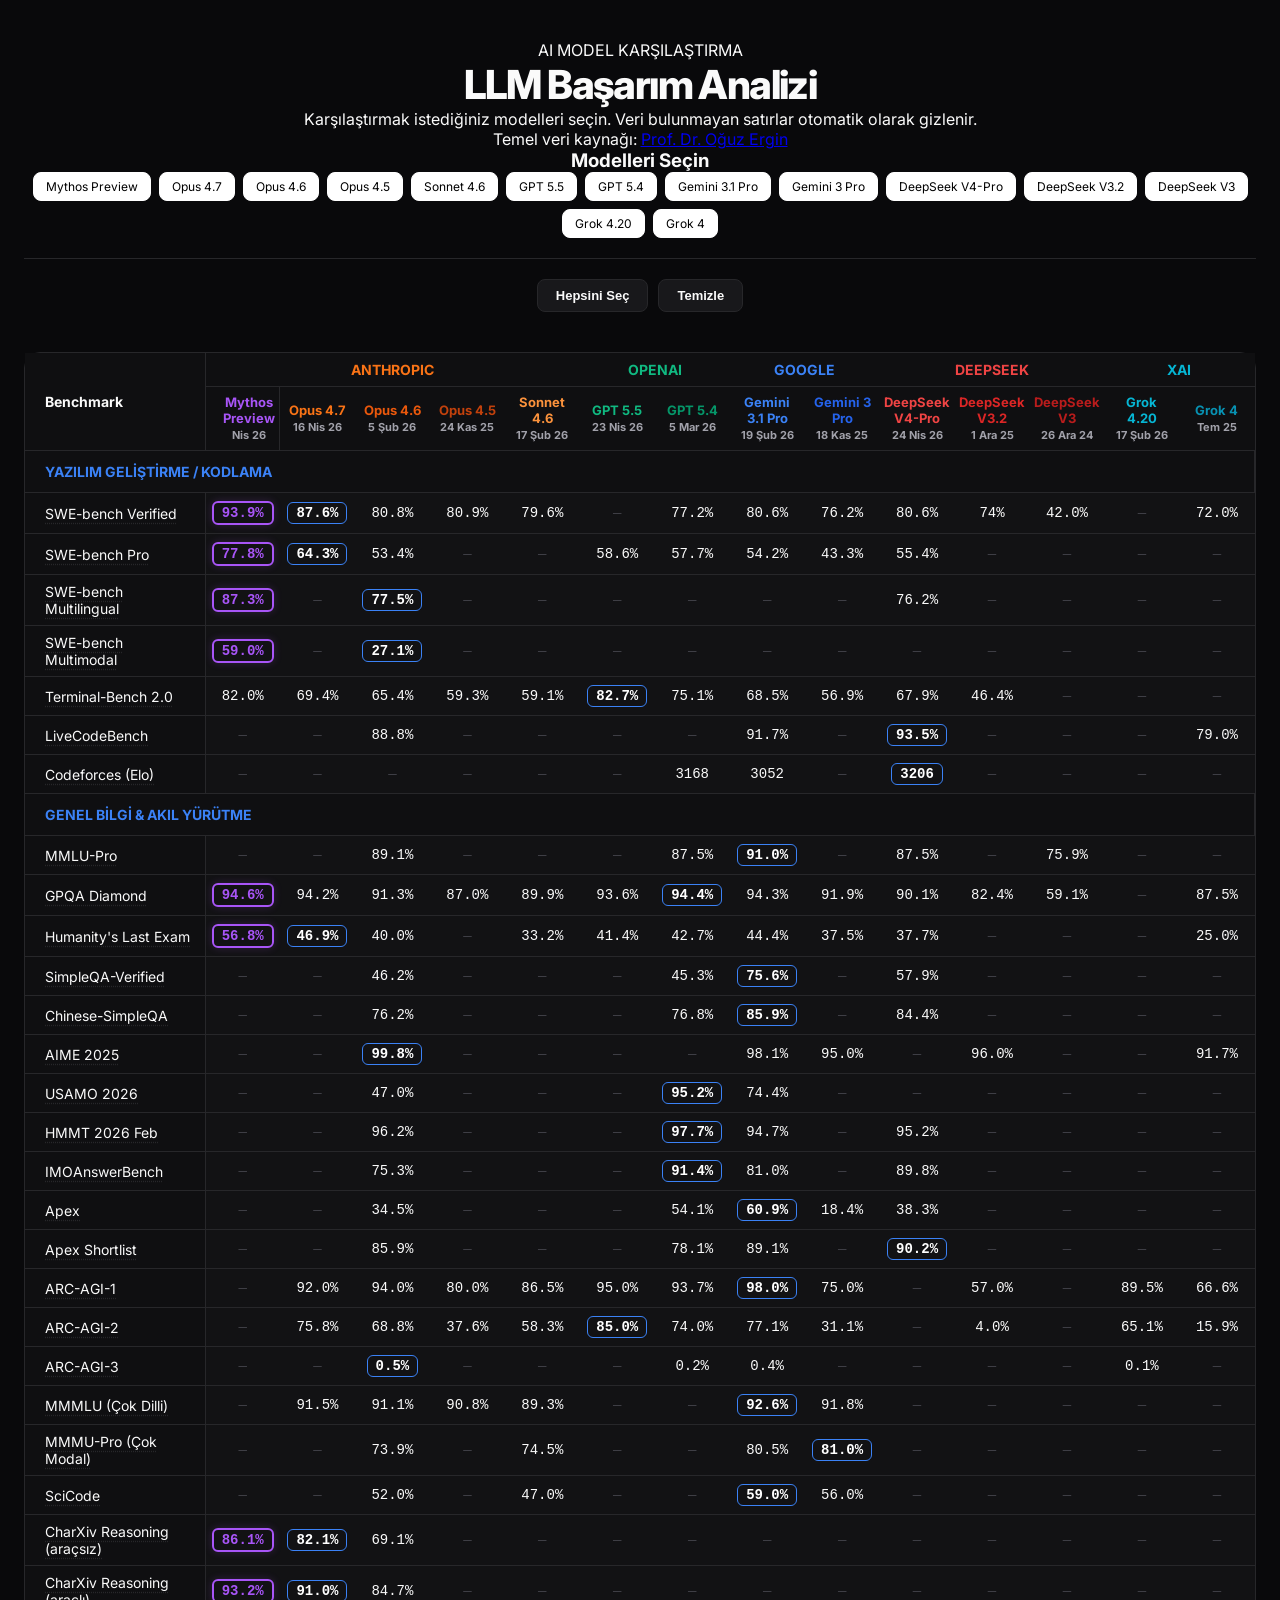
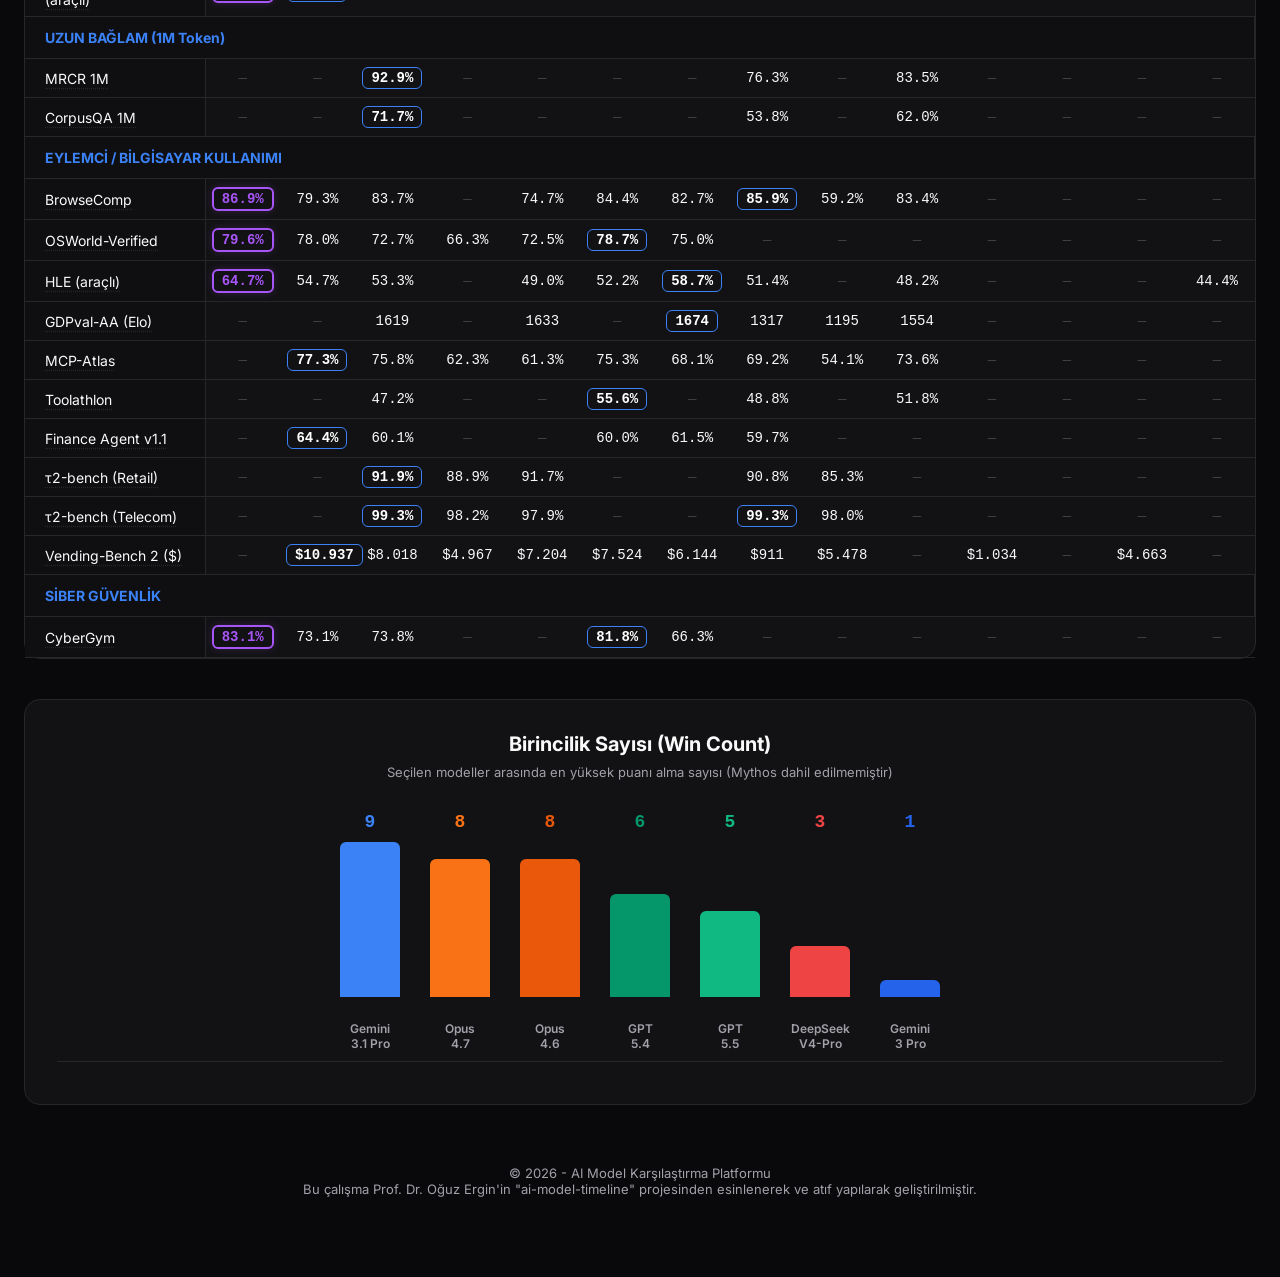
==== index.html @ 76bac332 "UI: Increased font sizes across the table for better readability" ====
<!DOCTYPE html>
<html lang="tr">
<head>
    <meta charset="UTF-8">
    <meta name="viewport" content="width=device-width, initial-scale=1.0">
    <title>AI Model Karşılaştırma - Dinamik Dashboard</title>
    <link href="https://fonts.googleapis.com/css2?family=Inter:wght@400;500;600;700;800;900&display=swap" rel="stylesheet">
    <link rel="stylesheet" href="style.css">
</head>
<body>
    <div class="container">
        <header>
            <div class="header-content">
                <div class="badge">AI MODEL KARŞILAŞTIRMA</div>
                <h1>LLM Başarım Analizi</h1>
                <p class="subtitle">Karşılaştırmak istediğiniz modelleri seçin. Veri bulunmayan satırlar otomatik olarak gizlenir.</p>
                <div class="attribution">
                    Temel veri kaynağı: <a href="https://prof-oguzergin.github.io/ai-model-timeline/" target="_blank">Prof. Dr. Oğuz Ergin</a>
                </div>
            </div>
            
            <div class="model-selector-card">
                <h3>Modelleri Seçin</h3>
                <div id="model-filters" class="model-filters">
                    <!-- JS ile doldurulacak -->
                </div>
                <div class="selector-actions">
                    <button id="select-all" class="btn-secondary">Hepsini Seç</button>
                    <button id="clear-selection" class="btn-secondary">Temizle</button>
                </div>
            </div>
        </header>

        <main id="table-container">
            <!-- Dinamik Tablo Buraya Gelecek -->
            <div id="empty-state" class="hidden">
                <p>Lütfen karşılaştırmak için en az bir model seçin.</p>
            </div>
            <table id="comparison-table">
                <thead id="table-head"></thead>
                <tbody id="table-body"></tbody>
            </table>
        </main>

        <section id="chart-section" class="chart-section hidden">
            <h3 class="chart-title">Birincilik Sayısı (Win Count)</h3>
            <p class="chart-subtitle">Seçilen modeller arasında en yüksek puanı alma sayısı (Mythos dahil edilmemiştir)</p>
            <div id="win-chart" class="win-chart">
                <!-- Grafik barları buraya JS ile eklenecek -->
            </div>
        </section>

        <footer>
            <div class="footer-content">
                <p>&copy; 2026 - AI Model Karşılaştırma Platformu</p>
                <p>Bu çalışma Prof. Dr. Oğuz Ergin'in "ai-model-timeline" projesinden esinlenerek ve atıf yapılarak geliştirilmiştir.</p>
            </div>
        </footer>
    </div>

    <script src="data.js?v=15"></script>
    <script src="app.js?v=15"></script>
</body>
</html>
---- style.css ----
:root {
    --bg-main: #09090b;
    --bg-card: #121214;
    --border-dim: #27272a;
    --text-muted: #a1a1aa;
    --text-main: #fafafa;
    --accent-blue: #3b82f6;
    --accent-mythos: #a855f7;
    --font-mono: 'JetBrains Mono', monospace;
}

* { margin: 0; padding: 0; box-sizing: border-box; }

body {
    font-family: 'Inter', -apple-system, sans-serif;
    background-color: var(--bg-main);
    color: var(--text-main);
    overflow-x: hidden;
}

.container { width: 100%; max-width: 1500px; margin: 0 auto; padding: 40px 24px; }

header { text-align: center; margin-bottom: 40px; }
h1 { font-size: 40px; font-weight: 800; letter-spacing: -0.04em; }

/* Buton Tasarımları - Yeni Minimalist Stil */
.selector-actions {
    display: flex;
    justify-content: center;
    gap: 10px;
    margin-top: 20px;
    padding-top: 20px;
    border-top: 1px solid var(--border-dim);
}

.btn-secondary {
    background: #18181b;
    color: var(--text-main);
    border: 1px solid var(--border-dim);
    padding: 8px 18px;
    border-radius: 8px;
    font-size: 13px;
    font-weight: 600;
    cursor: pointer;
    transition: all 0.2s;
}

.btn-secondary:hover {
    border-color: var(--text-muted);
    background: #27272a;
}

/* Tablo Yapısı */
#table-container { background: var(--bg-card); border: 1px solid var(--border-dim); border-radius: 16px; width: 100%; }
table { width: 100%; table-layout: fixed; border-collapse: collapse; }
th, td { padding: 8px 6px; border-bottom: 1px solid var(--border-dim); font-size: 14px; text-align: center; }

thead {
    position: sticky;
    top: 0;
    z-index: 20;
}

thead th {
    background: #0f0f11;
    /* Prevent transparent lines when scrolling */
    box-shadow: 0 1px 0 var(--border-dim);
}

thead th:first-child, tbody td:first-child {
    text-align: left;
    width: 180px;
    padding-left: 20px;
    background: #0f0f11;
    position: sticky;
    left: 0;
    z-index: 10;
    border-right: 1px solid var(--border-dim);
}

thead th:first-child {
    z-index: 30; /* Highest z-index for the top-left corner */
}

.model-header { display: flex; flex-direction: column; align-items: center; justify-content: center; gap: 2px; }
.model-header .name { font-size: 13px; font-weight: 700; text-align: center; line-height: 1.2; }
.model-header .date { font-size: 11px; color: var(--text-muted); text-align: center; white-space: nowrap; }

.category-row td { background: #18181b; text-align: left; color: var(--accent-blue); font-size: 14px; font-weight: 700; padding: 12px 20px; }

/* AKILLI ÇERÇEVE: Sadece metnin etrafına, hücrenin tamamına değil */
.value-cell {
    font-family: var(--font-mono);
}

.best-value-pill {
    display: inline-block;
    padding: 2px 8px;
    border: 1.5px solid var(--accent-blue);
    border-radius: 6px;
    min-width: 50px; /* Sabit boyut sayesinde sütun genişlese de çerçeve büyümez */
    color: #fff;
    font-weight: 800;
}

.best-mythos-pill {
    display: inline-block;
    padding: 2px 8px;
    border: 2px solid var(--accent-mythos);
    border-radius: 6px;
    min-width: 50px;
    color: var(--accent-mythos);
    font-weight: 900;
    box-shadow: 0 0 8px rgba(168, 85, 247, 0.2);
}

.na-value { color: #3f3f46; }

/* Filter Chips */
.model-filters { display: flex; flex-wrap: wrap; gap: 8px; justify-content: center; margin-bottom: 20px; }
.filter-chip { 
    padding: 6px 12px; 
    border: 1px solid var(--border-dim); 
    border-radius: 8px; 
    font-size: 12px; 
    cursor: pointer; 
    transition: 0.2s;
}
.filter-chip.active { background: #fff; color: #000; border-color: #fff; }
.filter-chip input { display: none; }

footer { margin-top: 60px; text-align: center; color: var(--text-muted); font-size: 13px; padding-bottom: 40px; }
.hidden { display: none; }

/* Tooltips */
[data-tooltip] { 
    position: relative; 
    cursor: help; 
    text-decoration: underline dotted var(--border-dim); 
    text-underline-offset: 4px;
}

[data-tooltip]::after {
    content: attr(data-tooltip);
    position: absolute;
    left: 100%;
    top: 50%;
    transform: translateY(-50%) translateX(10px);
    background: #18181b;
    color: #fff;
    padding: 10px 14px;
    border-radius: 8px;
    font-size: 12px;
    font-weight: 500;
    line-height: 1.4;
    width: max-content;
    max-width: 250px;
    opacity: 0;
    pointer-events: none;
    transition: all 0.2s ease;
    border: 1px solid var(--border-dim);
    box-shadow: 0 10px 25px rgba(0,0,0,0.5);
    z-index: 100;
    white-space: normal;
}

/* Küçük bir ok eklentisi */
[data-tooltip]::before {
    content: '';
    position: absolute;
    left: 100%;
    top: 50%;
    transform: translateY(-50%);
    border-width: 6px;
    border-style: solid;
    border-color: transparent var(--border-dim) transparent transparent;
    opacity: 0;
    pointer-events: none;
    transition: all 0.2s ease;
    z-index: 100;
}

[data-tooltip]:hover::after {
    opacity: 1;
    transform: translateY(-50%) translateX(15px);
}

[data-tooltip]:hover::before {
    opacity: 1;
    transform: translateY(-50%) translateX(3px);
}

/* Chart Section */
.chart-section {
    background: var(--bg-card);
    border: 1px solid var(--border-dim);
    border-radius: 16px;
    padding: 32px;
    margin-top: 40px;
}

.chart-title {
    font-size: 20px;
    font-weight: 700;
    margin-bottom: 8px;
    text-align: center;
}

.chart-subtitle {
    font-size: 13px;
    color: var(--text-muted);
    text-align: center;
    margin-bottom: 32px;
}

.win-chart {
    display: flex;
    justify-content: center;
    align-items: flex-end;
    gap: 30px;
    height: 250px;
    padding-bottom: 10px;
    border-bottom: 1px solid var(--border-dim);
    margin-bottom: 10px;
}

.bar-container {
    display: flex;
    flex-direction: column;
    align-items: center;
    justify-content: flex-end;
    width: 60px;
    height: 100%;
}

.bar-value {
    font-family: var(--font-mono);
    font-size: 18px;
    font-weight: 800;
    margin-bottom: 10px;
}

.bar {
    width: 100%;
    border-radius: 6px 6px 0 0;
    transition: height 0.5s ease-out;
    min-height: 4px;
}

.bar-label {
    font-size: 12px;
    font-weight: 600;
    text-align: center;
    margin-top: 16px;
    color: var(--text-muted);
}
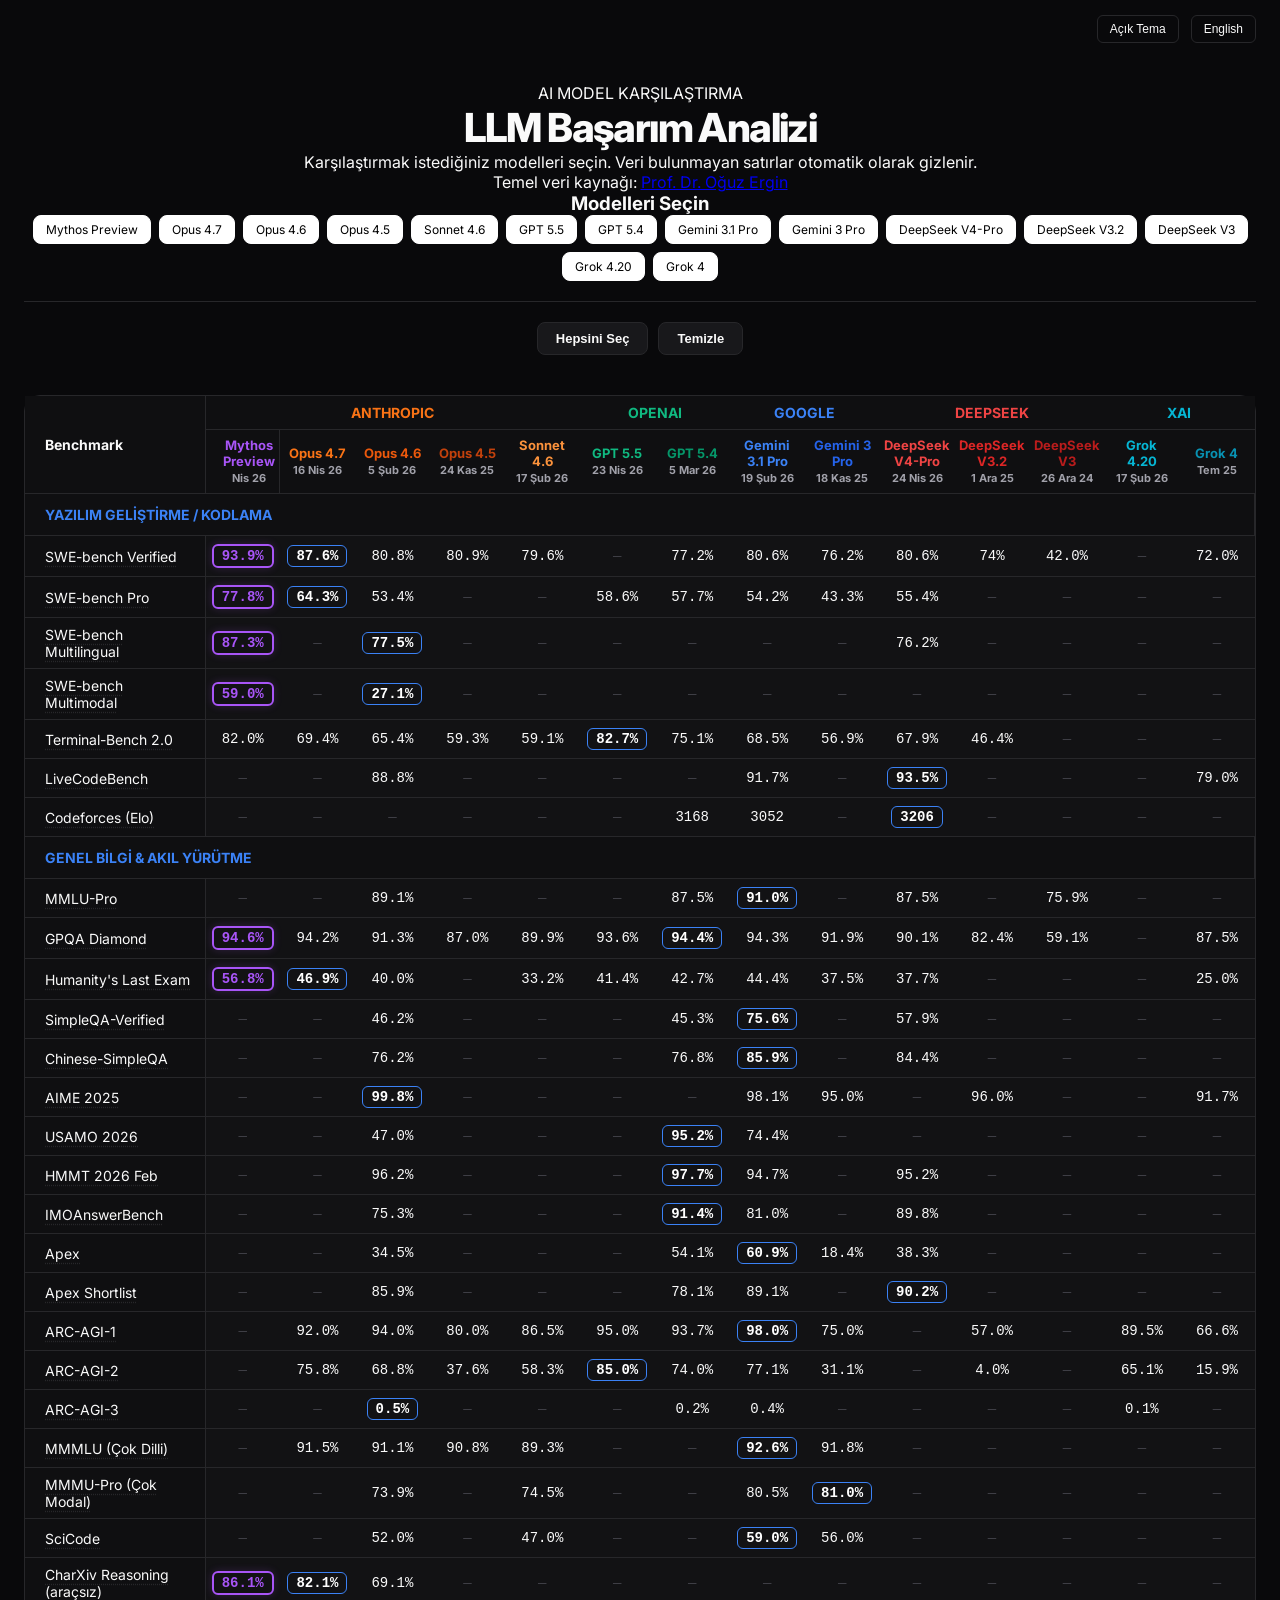
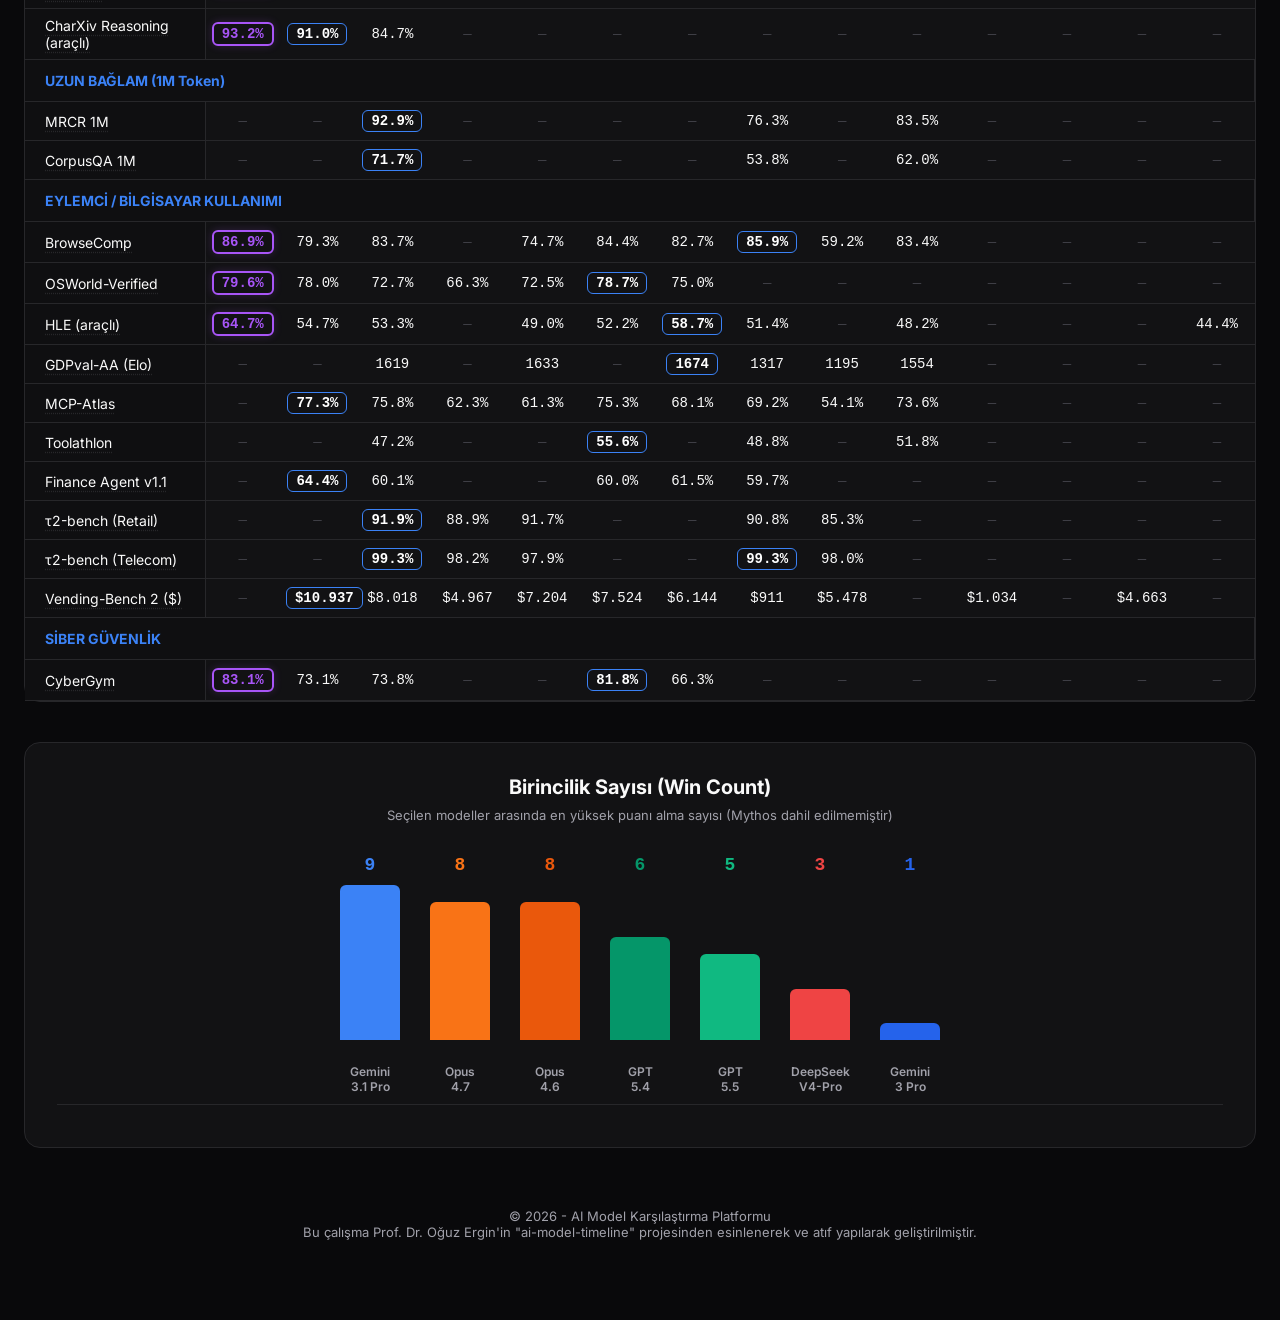
==== commit 427cd52e: "Feat: Added Light/Dark theme and English/Turkish language toggles" ====
--- a/index.html
+++ b/index.html
@@ -1,32 +1,37 @@
 <!DOCTYPE html>
-<html lang="tr">
+<html lang="tr" data-theme="dark">
 <head>
     <meta charset="UTF-8">
     <meta name="viewport" content="width=device-width, initial-scale=1.0">
-    <title>AI Model Karşılaştırma - Dinamik Dashboard</title>
+    <title data-i18n="title">AI Model Karşılaştırma - Dinamik Dashboard</title>
     <link href="https://fonts.googleapis.com/css2?family=Inter:wght@400;500;600;700;800;900&display=swap" rel="stylesheet">
     <link rel="stylesheet" href="style.css">
 </head>
 <body>
+    <div class="top-controls">
+        <button id="theme-toggle" class="control-btn" data-i18n="themeToggle">Açık Tema</button>
+        <button id="lang-toggle" class="control-btn" data-i18n="langToggle">English</button>
+    </div>
+
     <div class="container">
         <header>
             <div class="header-content">
-                <div class="badge">AI MODEL KARŞILAŞTIRMA</div>
-                <h1>LLM Başarım Analizi</h1>
-                <p class="subtitle">Karşılaştırmak istediğiniz modelleri seçin. Veri bulunmayan satırlar otomatik olarak gizlenir.</p>
+                <div class="badge" data-i18n="badge">AI MODEL KARŞILAŞTIRMA</div>
+                <h1 data-i18n="heading">LLM Başarım Analizi</h1>
+                <p class="subtitle" data-i18n="subtitle">Karşılaştırmak istediğiniz modelleri seçin. Veri bulunmayan satırlar otomatik olarak gizlenir.</p>
                 <div class="attribution">
-                    Temel veri kaynağı: <a href="https://prof-oguzergin.github.io/ai-model-timeline/" target="_blank">Prof. Dr. Oğuz Ergin</a>
+                    <span data-i18n="attributionPrefix">Temel veri kaynağı:</span> <a href="https://prof-oguzergin.github.io/ai-model-timeline/" target="_blank">Prof. Dr. Oğuz Ergin</a>
                 </div>
             </div>
             
             <div class="model-selector-card">
-                <h3>Modelleri Seçin</h3>
+                <h3 data-i18n="selectModels">Modelleri Seçin</h3>
                 <div id="model-filters" class="model-filters">
                     <!-- JS ile doldurulacak -->
                 </div>
                 <div class="selector-actions">
-                    <button id="select-all" class="btn-secondary">Hepsini Seç</button>
-                    <button id="clear-selection" class="btn-secondary">Temizle</button>
+                    <button id="select-all" class="btn-secondary" data-i18n="selectAll">Hepsini Seç</button>
+                    <button id="clear-selection" class="btn-secondary" data-i18n="clearSelection">Temizle</button>
                 </div>
             </div>
         </header>
@@ -34,7 +39,7 @@
         <main id="table-container">
             <!-- Dinamik Tablo Buraya Gelecek -->
             <div id="empty-state" class="hidden">
-                <p>Lütfen karşılaştırmak için en az bir model seçin.</p>
+                <p data-i18n="emptyState">Lütfen karşılaştırmak için en az bir model seçin.</p>
             </div>
             <table id="comparison-table">
                 <thead id="table-head"></thead>
@@ -43,8 +48,8 @@
         </main>
 
         <section id="chart-section" class="chart-section hidden">
-            <h3 class="chart-title">Birincilik Sayısı (Win Count)</h3>
-            <p class="chart-subtitle">Seçilen modeller arasında en yüksek puanı alma sayısı (Mythos dahil edilmemiştir)</p>
+            <h3 class="chart-title" data-i18n="winCountTitle">Birincilik Sayısı (Win Count)</h3>
+            <p class="chart-subtitle" data-i18n="winCountSubtitle">Seçilen modeller arasında en yüksek puanı alma sayısı (Mythos dahil edilmemiştir)</p>
             <div id="win-chart" class="win-chart">
                 <!-- Grafik barları buraya JS ile eklenecek -->
             </div>
@@ -52,13 +57,14 @@
 
         <footer>
             <div class="footer-content">
-                <p>&copy; 2026 - AI Model Karşılaştırma Platformu</p>
-                <p>Bu çalışma Prof. Dr. Oğuz Ergin'in "ai-model-timeline" projesinden esinlenerek ve atıf yapılarak geliştirilmiştir.</p>
+                <p data-i18n="footerCopy">&copy; 2026 - AI Model Karşılaştırma Platformu</p>
+                <p data-i18n="footerAttribution">Bu çalışma Prof. Dr. Oğuz Ergin'in "ai-model-timeline" projesinden esinlenerek ve atıf yapılarak geliştirilmiştir.</p>
             </div>
         </footer>
     </div>
 
-    <script src="data.js?v=15"></script>
-    <script src="app.js?v=15"></script>
+    <script src="translations.js?v=16"></script>
+    <script src="data.js?v=16"></script>
+    <script src="app.js?v=16"></script>
 </body>
 </html>
--- a/style.css
+++ b/style.css
@@ -7,6 +7,20 @@
     --accent-blue: #3b82f6;
     --accent-mythos: #a855f7;
     --font-mono: 'JetBrains Mono', monospace;
+    --table-header-bg: #0f0f11;
+    --category-bg: #18181b;
+}
+
+[data-theme="light"] {
+    --bg-main: #f8fafc;
+    --bg-card: #ffffff;
+    --border-dim: #e2e8f0;
+    --text-muted: #64748b;
+    --text-main: #0f172a;
+    --accent-blue: #2563eb;
+    --accent-mythos: #9333ea;
+    --table-header-bg: #f1f5f9;
+    --category-bg: #f1f5f9;
 }
 
 * { margin: 0; padding: 0; box-sizing: border-box; }
@@ -16,6 +30,32 @@
     background-color: var(--bg-main);
     color: var(--text-main);
     overflow-x: hidden;
+    transition: background-color 0.3s, color 0.3s;
+}
+
+.top-controls {
+    display: flex;
+    justify-content: flex-end;
+    gap: 12px;
+    padding: 15px 24px 0;
+    max-width: 1500px;
+    margin: 0 auto;
+}
+
+.control-btn {
+    background: transparent;
+    color: var(--text-main);
+    border: 1px solid var(--border-dim);
+    padding: 6px 12px;
+    border-radius: 6px;
+    font-size: 12px;
+    font-weight: 500;
+    cursor: pointer;
+    transition: all 0.2s;
+}
+
+.control-btn:hover {
+    background: var(--border-dim);
 }
 
 .container { width: 100%; max-width: 1500px; margin: 0 auto; padding: 40px 24px; }
@@ -71,7 +111,7 @@
     text-align: left;
     width: 180px;
     padding-left: 20px;
-    background: #0f0f11;
+    background: var(--table-header-bg);
     position: sticky;
     left: 0;
     z-index: 10;
@@ -146,8 +186,8 @@
     left: 100%;
     top: 50%;
     transform: translateY(-50%) translateX(10px);
-    background: #18181b;
-    color: #fff;
+    background: var(--category-bg);
+    color: var(--text-main);
     padding: 10px 14px;
     border-radius: 8px;
     font-size: 12px;
@@ -254,3 +294,5 @@
     margin-top: 16px;
     color: var(--text-muted);
 }
+-muted);
+}
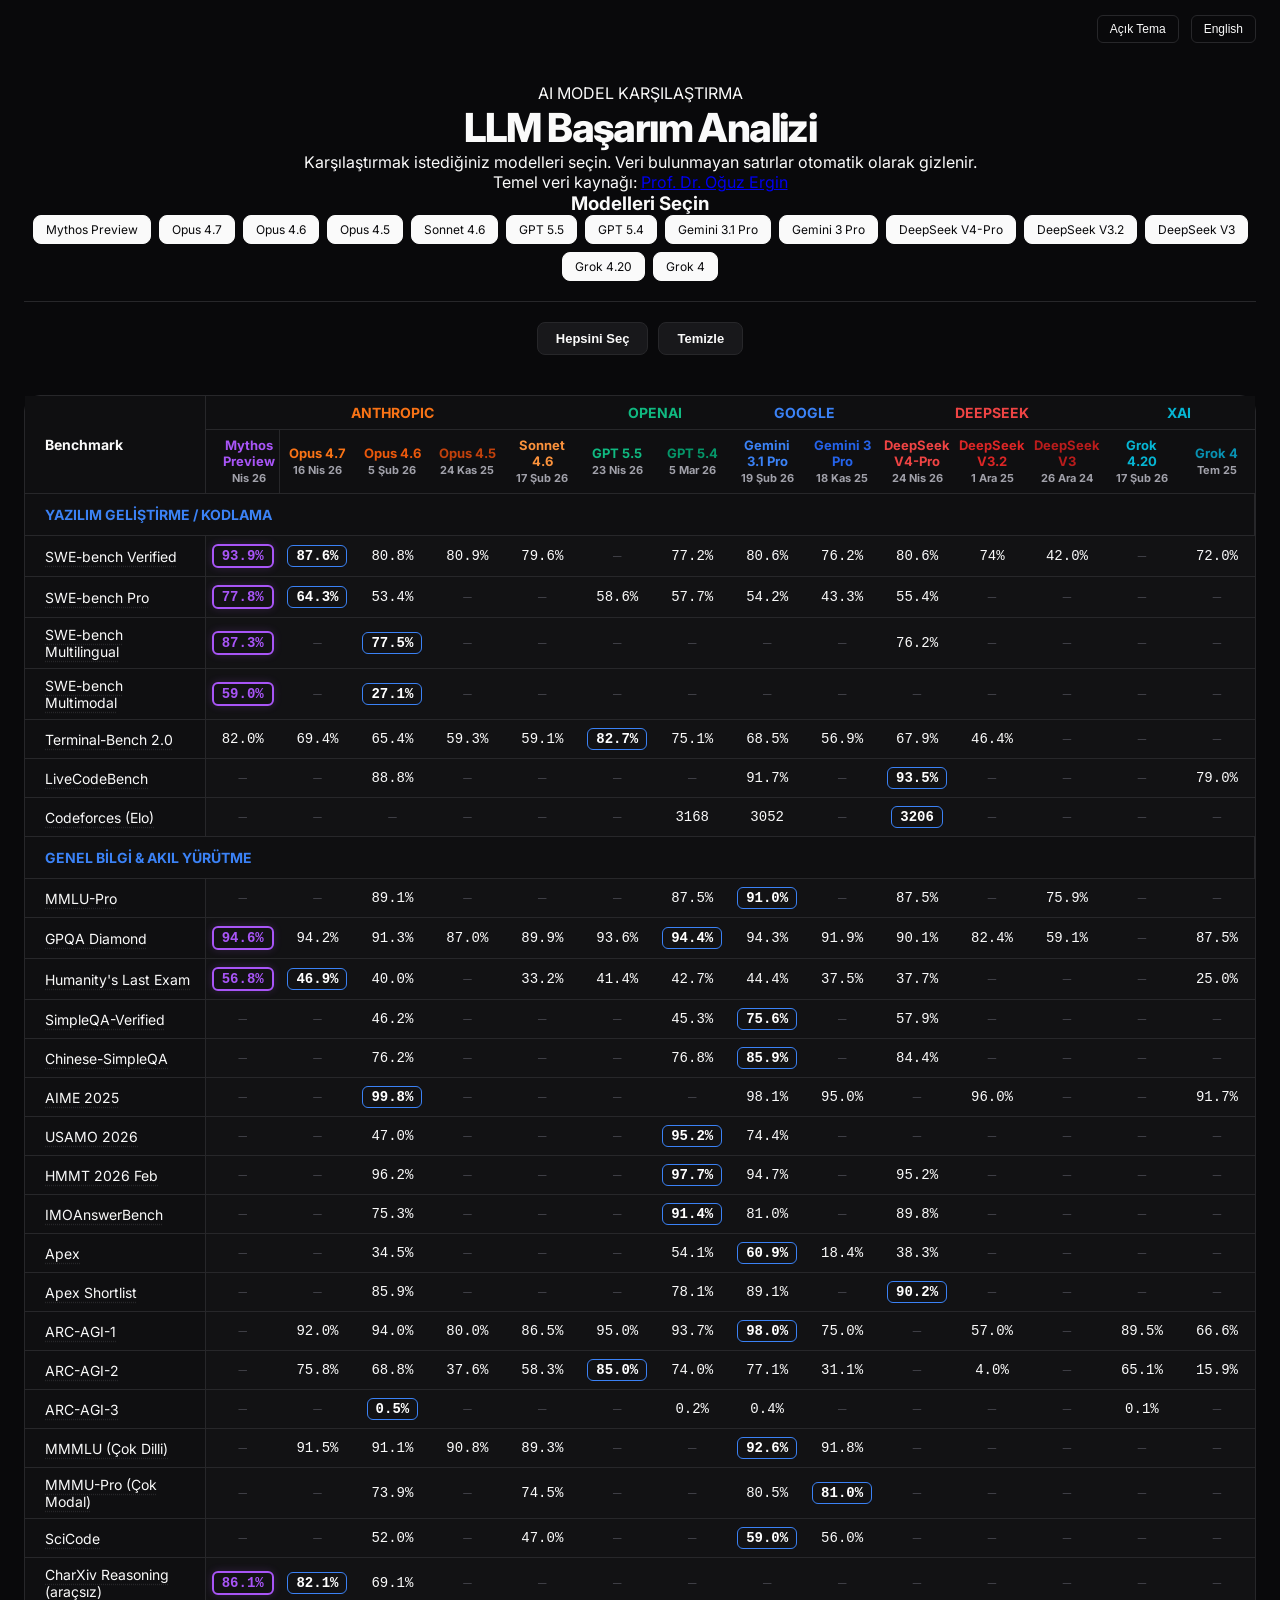
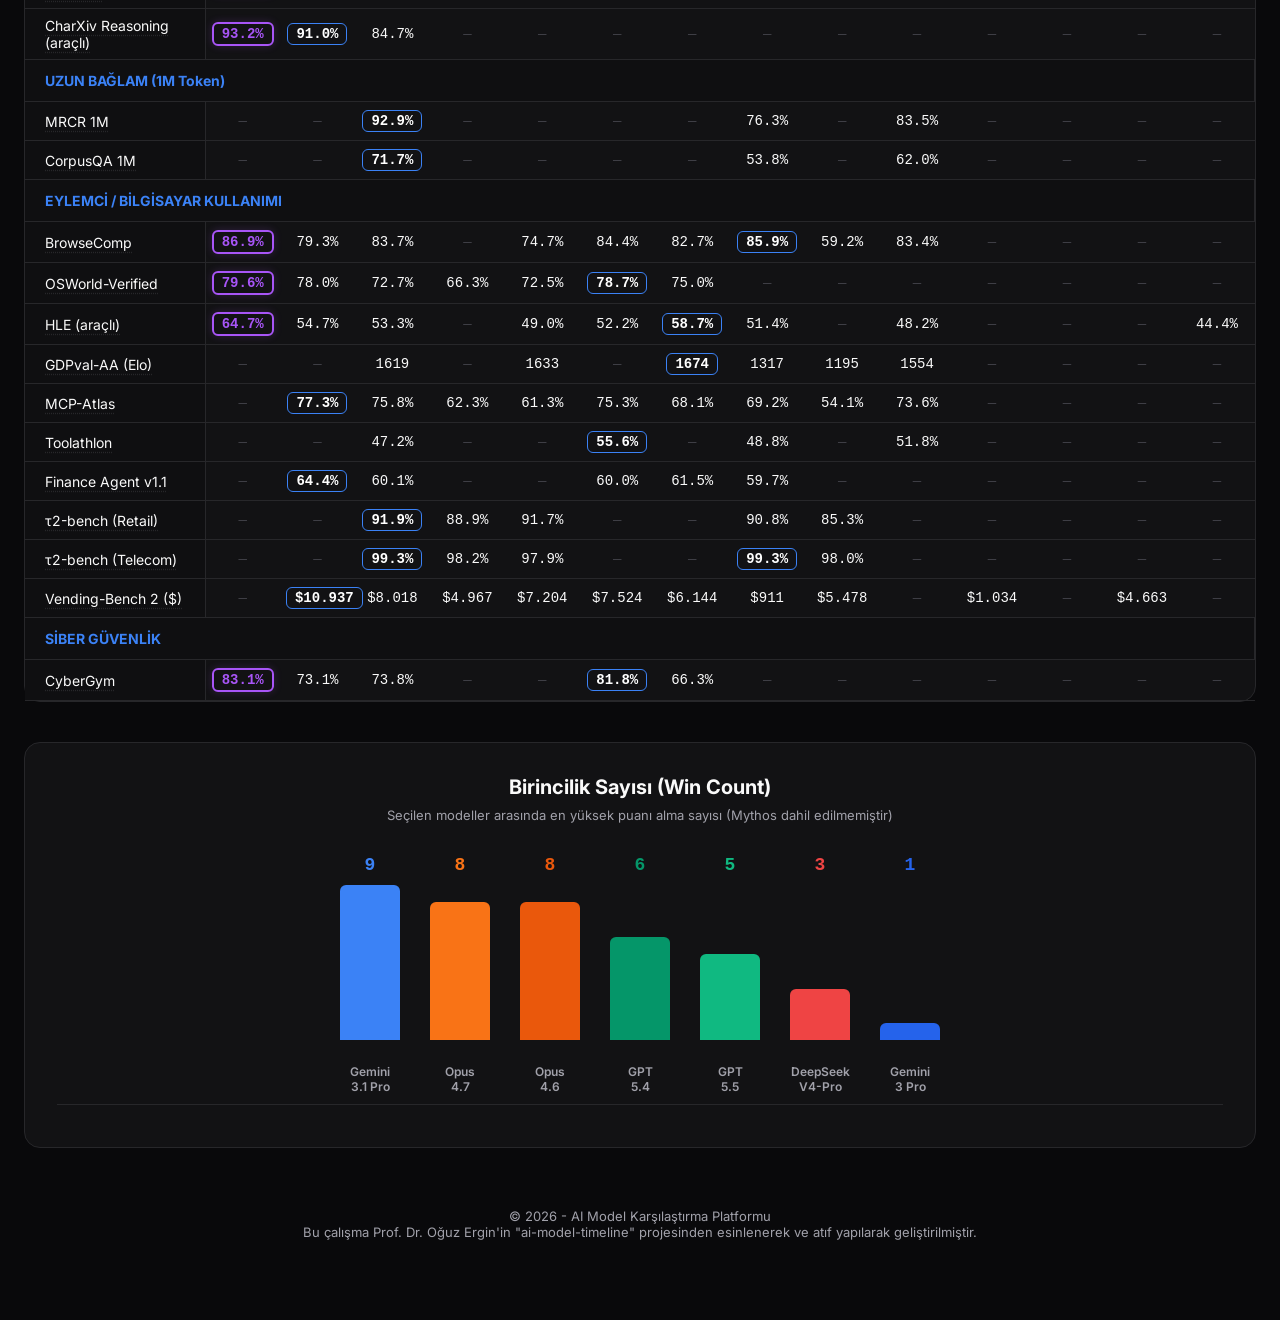
==== commit 9a1726bc: "Fix: Corrected hardcoded dark colors for buttons and pills to adapt to the light theme properly" ====
--- a/index.html
+++ b/index.html
@@ -63,8 +63,8 @@
         </footer>
     </div>
 
-    <script src="translations.js?v=16"></script>
-    <script src="data.js?v=16"></script>
-    <script src="app.js?v=16"></script>
+    <script src="translations.js?v=17"></script>
+    <script src="data.js?v=17"></script>
+    <script src="app.js?v=17"></script>
 </body>
 </html>
--- a/style.css
+++ b/style.css
@@ -102,7 +102,7 @@
 }
 
 thead th {
-    background: #0f0f11;
+    background: var(--table-header-bg);
     /* Prevent transparent lines when scrolling */
     box-shadow: 0 1px 0 var(--border-dim);
 }
@@ -126,7 +126,7 @@
 .model-header .name { font-size: 13px; font-weight: 700; text-align: center; line-height: 1.2; }
 .model-header .date { font-size: 11px; color: var(--text-muted); text-align: center; white-space: nowrap; }
 
-.category-row td { background: #18181b; text-align: left; color: var(--accent-blue); font-size: 14px; font-weight: 700; padding: 12px 20px; }
+.category-row td { background: var(--category-bg); text-align: left; color: var(--accent-blue); font-size: 14px; font-weight: 700; padding: 12px 20px; }
 
 /* AKILLI ÇERÇEVE: Sadece metnin etrafına, hücrenin tamamına değil */
 .value-cell {
@@ -166,7 +166,7 @@
     cursor: pointer; 
     transition: 0.2s;
 }
-.filter-chip.active { background: #fff; color: #000; border-color: #fff; }
+.filter-chip.active { background: var(--text-main); color: var(--bg-main); border-color: var(--text-main); }
 .filter-chip input { display: none; }
 
 footer { margin-top: 60px; text-align: center; color: var(--text-muted); font-size: 13px; padding-bottom: 40px; }
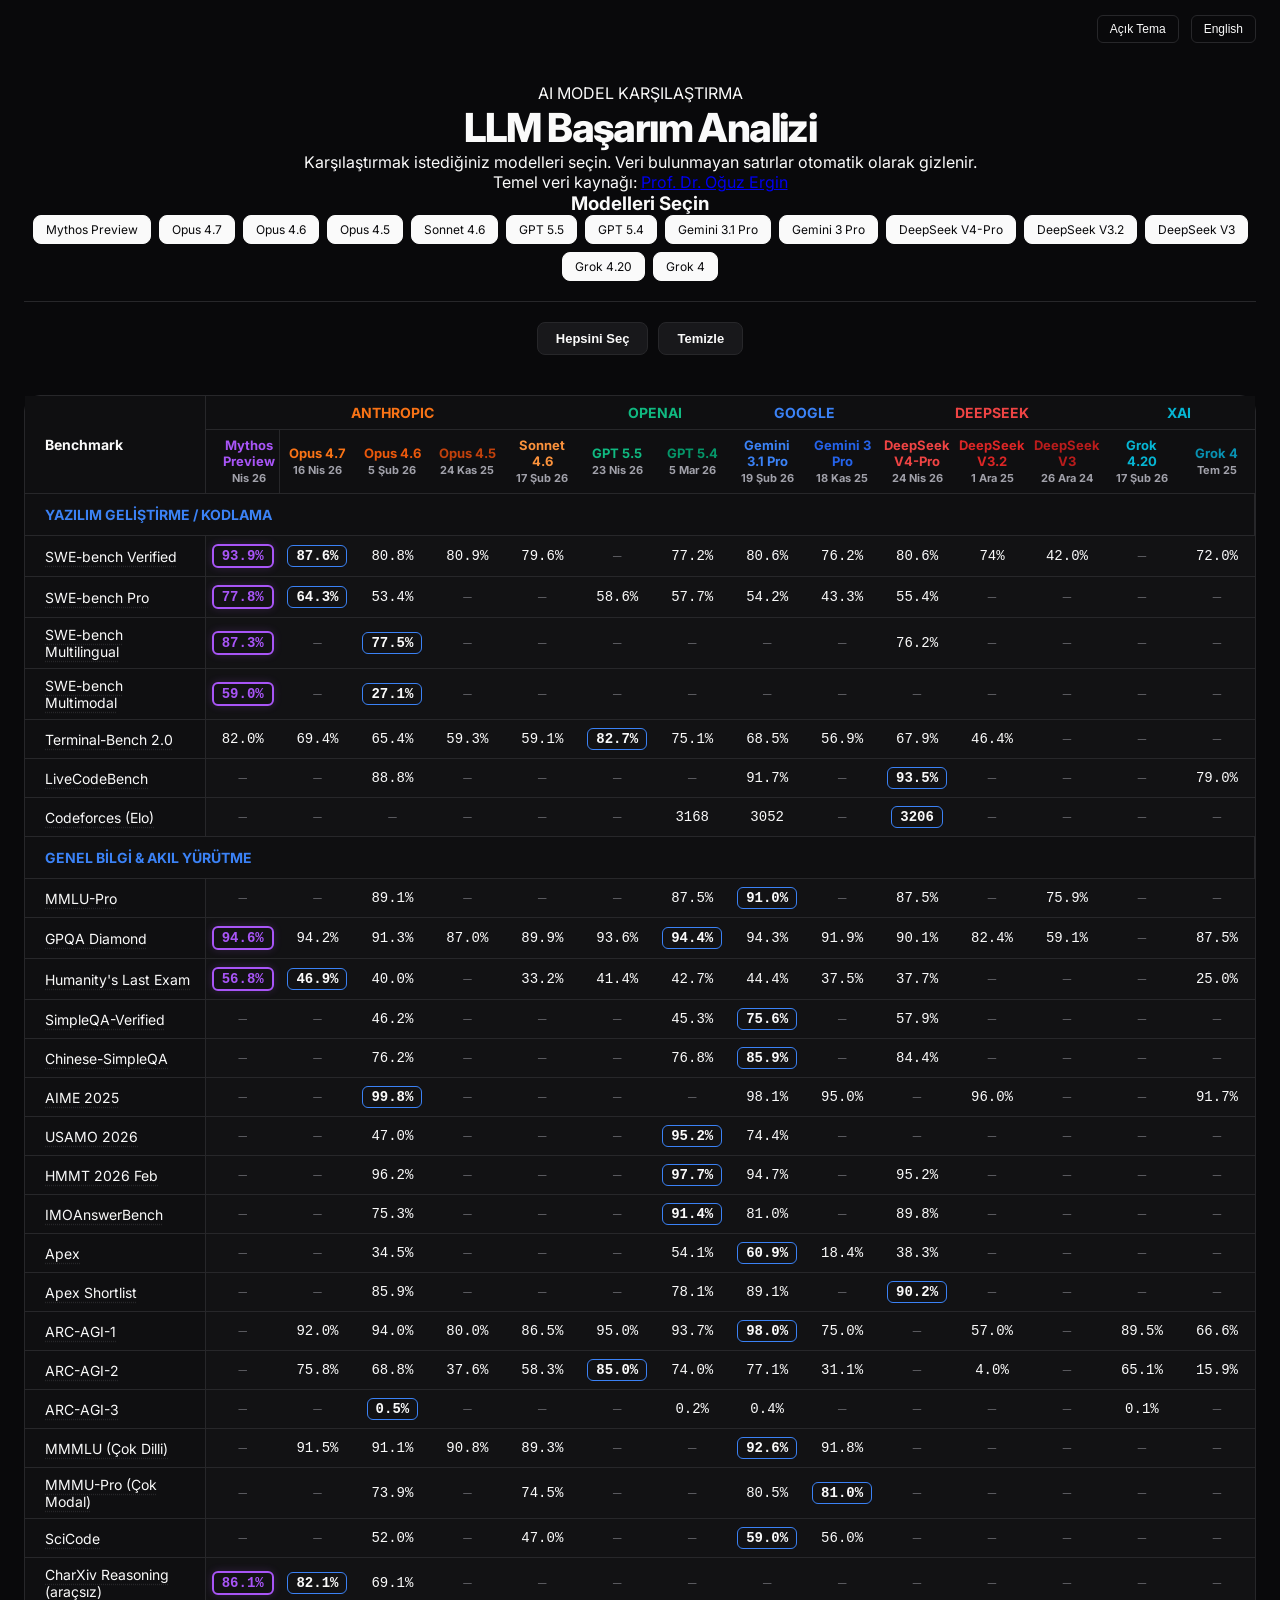
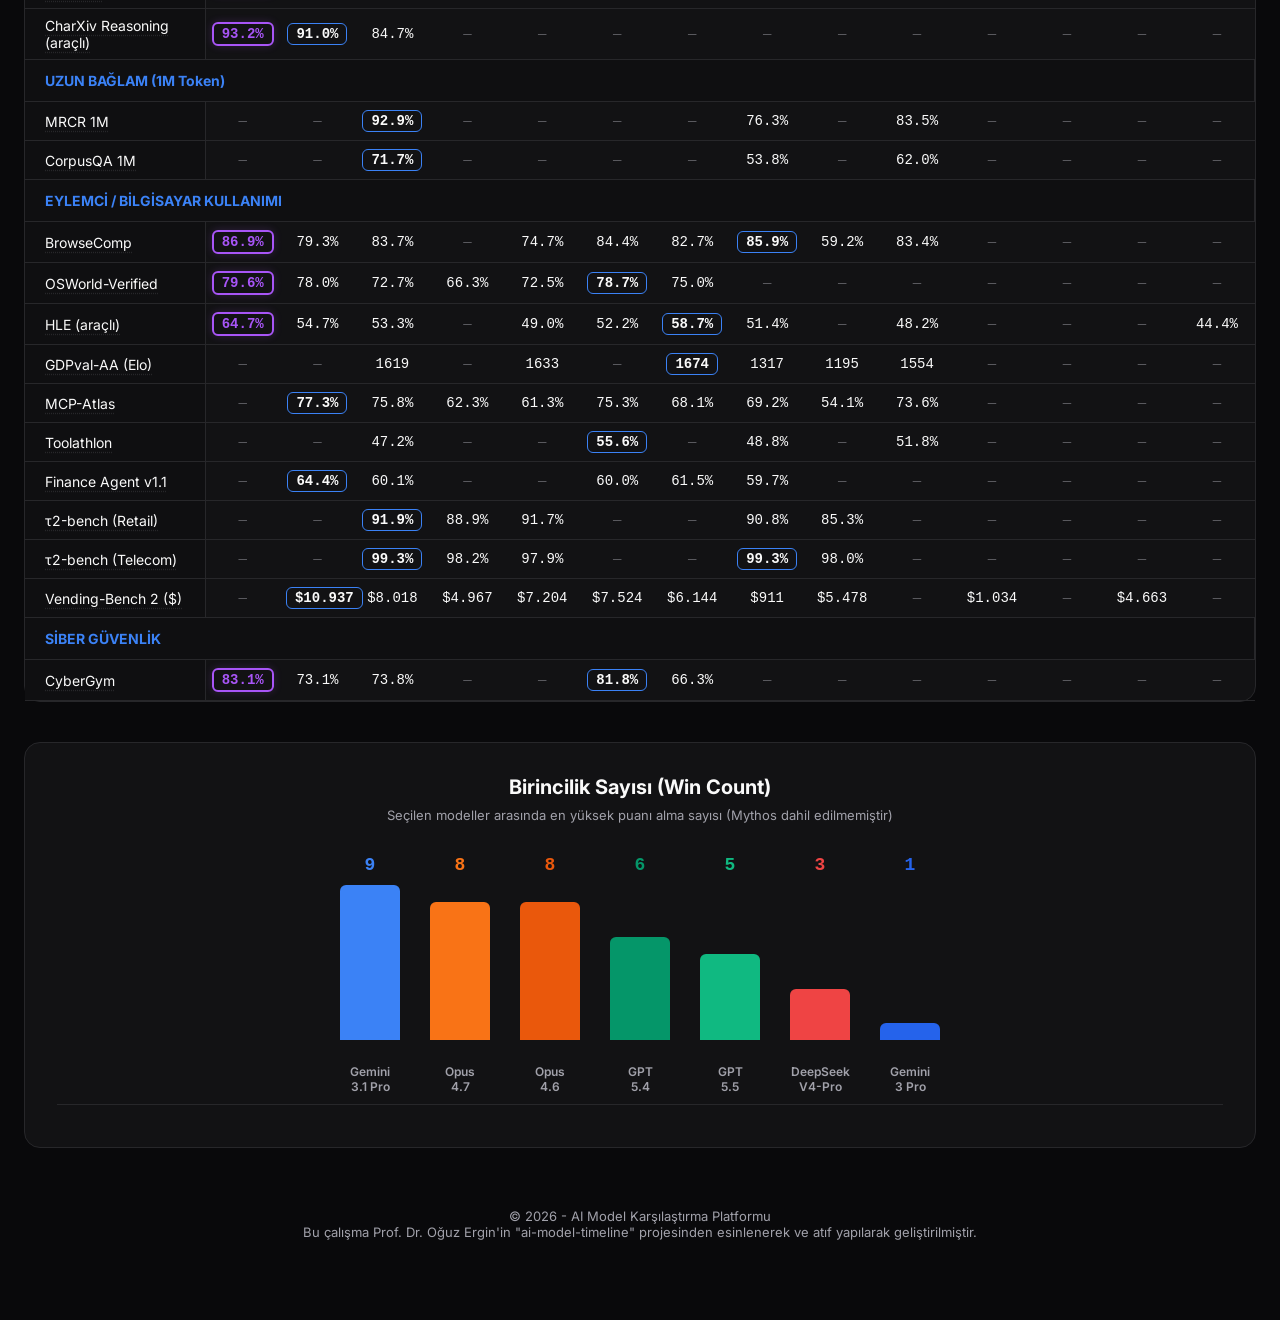
==== commit c46db93e: "Fix: Handled remaining hardcoded black and white colors for light theme" ====
--- a/index.html
+++ b/index.html
@@ -63,8 +63,8 @@
         </footer>
     </div>
 
-    <script src="translations.js?v=17"></script>
-    <script src="data.js?v=17"></script>
-    <script src="app.js?v=17"></script>
+    <script src="translations.js?v=18"></script>
+    <script src="data.js?v=18"></script>
+    <script src="app.js?v=18"></script>
 </body>
 </html>
--- a/style.css
+++ b/style.css
@@ -74,7 +74,7 @@
 }
 
 .btn-secondary {
-    background: #18181b;
+    background: var(--category-bg);
     color: var(--text-main);
     border: 1px solid var(--border-dim);
     padding: 8px 18px;
@@ -139,7 +139,7 @@
     border: 1.5px solid var(--accent-blue);
     border-radius: 6px;
     min-width: 50px; /* Sabit boyut sayesinde sütun genişlese de çerçeve büyümez */
-    color: #fff;
+    color: var(--text-main);
     font-weight: 800;
 }
 
@@ -154,7 +154,7 @@
     box-shadow: 0 0 8px rgba(168, 85, 247, 0.2);
 }
 
-.na-value { color: #3f3f46; }
+.na-value { color: var(--text-muted); opacity: 0.5; }
 
 /* Filter Chips */
 .model-filters { display: flex; flex-wrap: wrap; gap: 8px; justify-content: center; margin-bottom: 20px; }
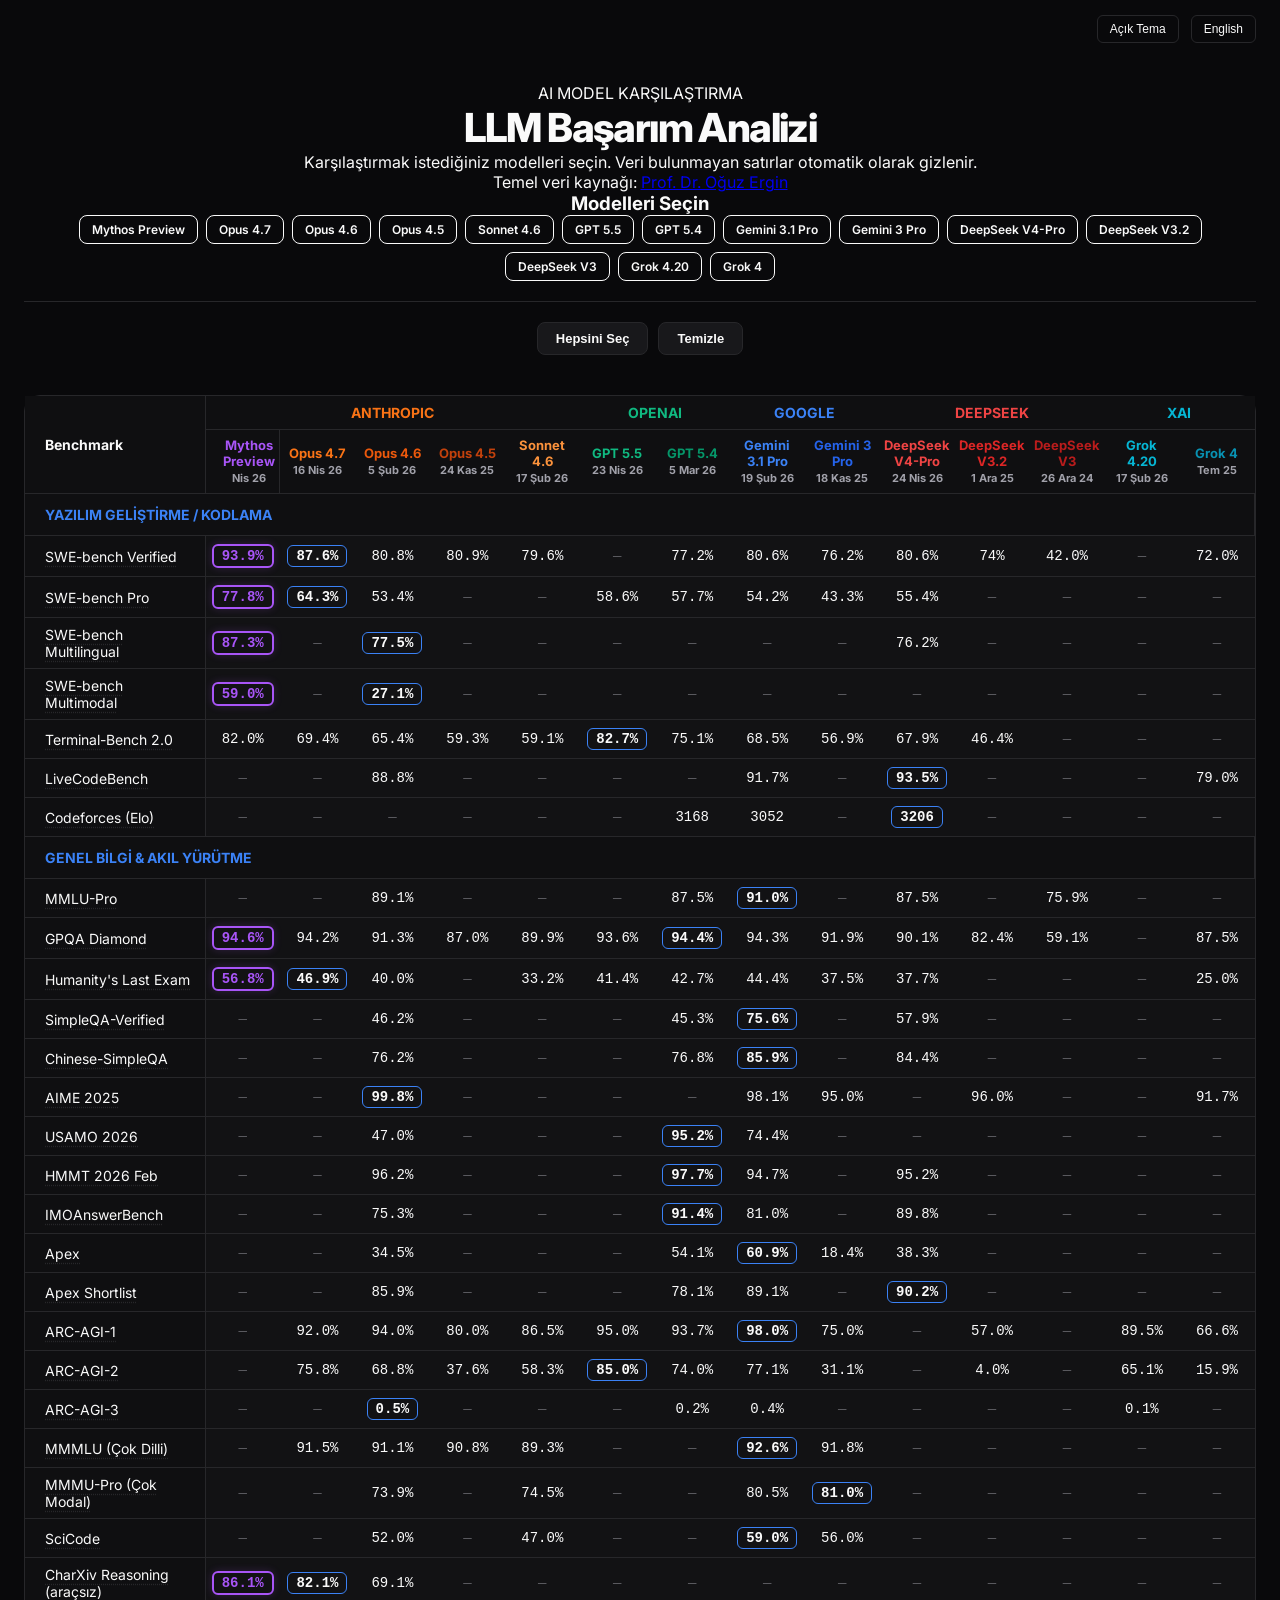
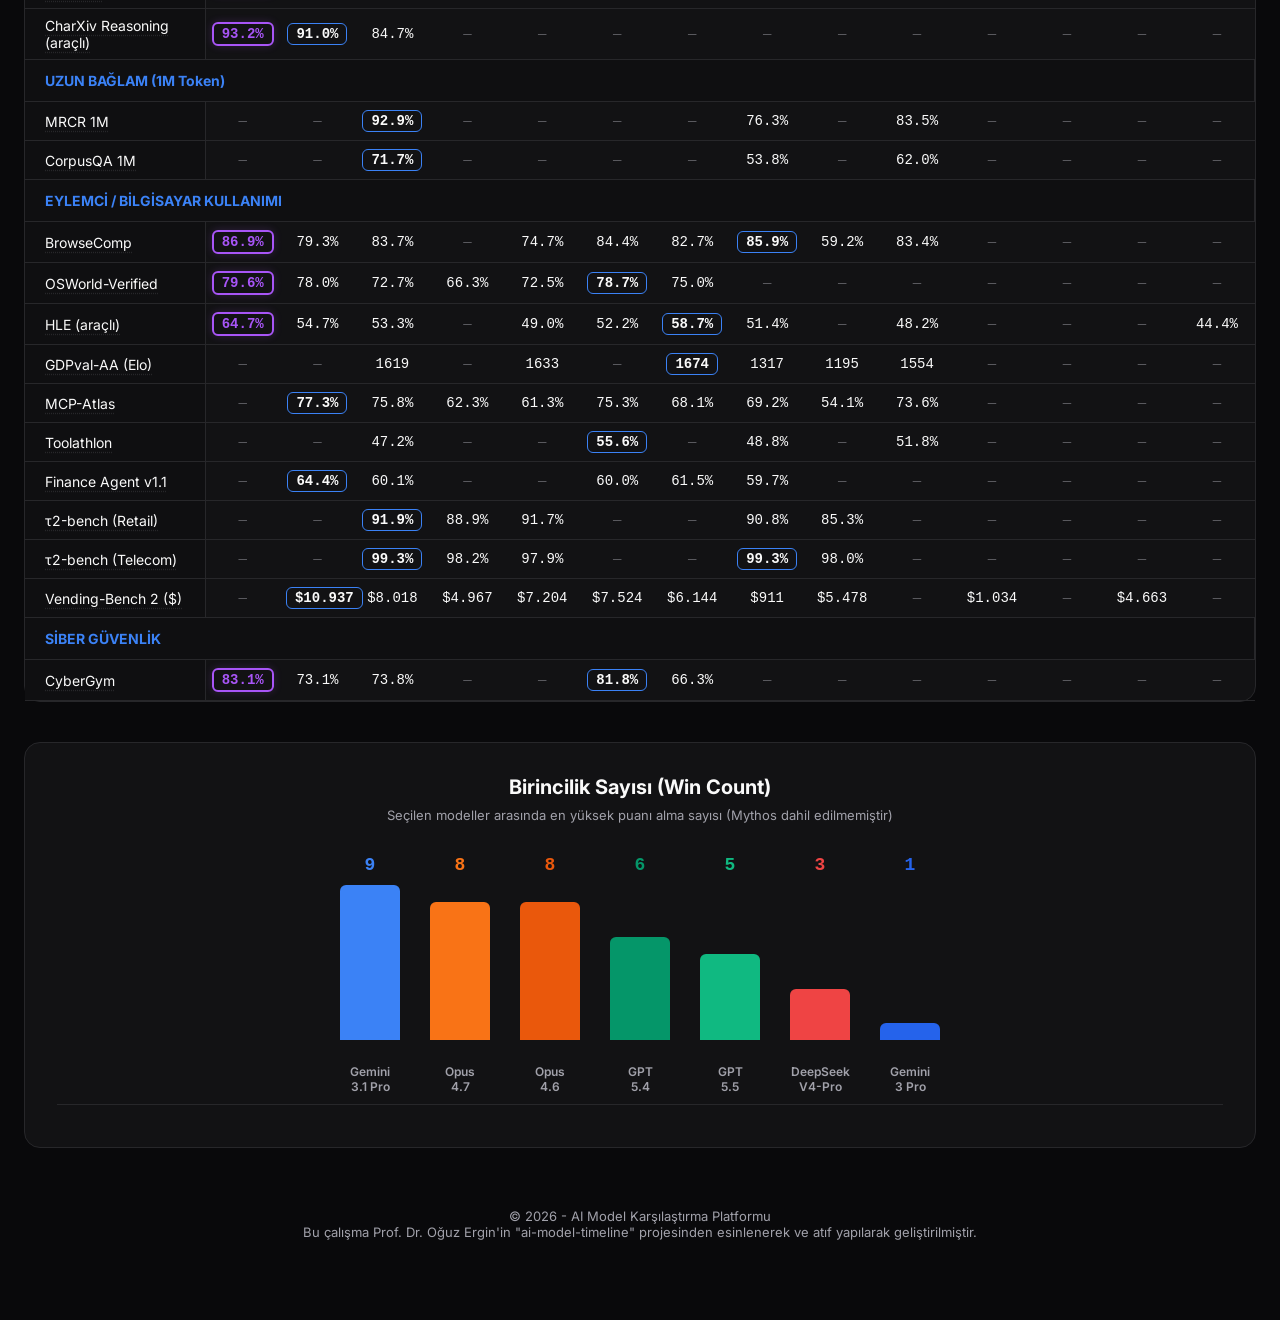
==== commit c8d22fec: "UI: Refined light theme filter chip active states for better aesthetics" ====
--- a/index.html
+++ b/index.html
@@ -63,8 +63,8 @@
         </footer>
     </div>
 
-    <script src="translations.js?v=18"></script>
-    <script src="data.js?v=18"></script>
-    <script src="app.js?v=18"></script>
+    <script src="translations.js?v=19"></script>
+    <script src="data.js?v=19"></script>
+    <script src="app.js?v=19"></script>
 </body>
 </html>
--- a/style.css
+++ b/style.css
@@ -166,7 +166,7 @@
     cursor: pointer; 
     transition: 0.2s;
 }
-.filter-chip.active { background: var(--text-main); color: var(--bg-main); border-color: var(--text-main); }
+.filter-chip.active { background: var(--chip-bg-active); color: var(--chip-text-active); border-color: var(--chip-border-active); font-weight: 600; }
 .filter-chip input { display: none; }
 
 footer { margin-top: 60px; text-align: center; color: var(--text-muted); font-size: 13px; padding-bottom: 40px; }
@@ -296,3 +296,8 @@
 }
 -muted);
 }
+gin-top: 16px;
+    color: var(--text-muted);
+}
+-muted);
+}
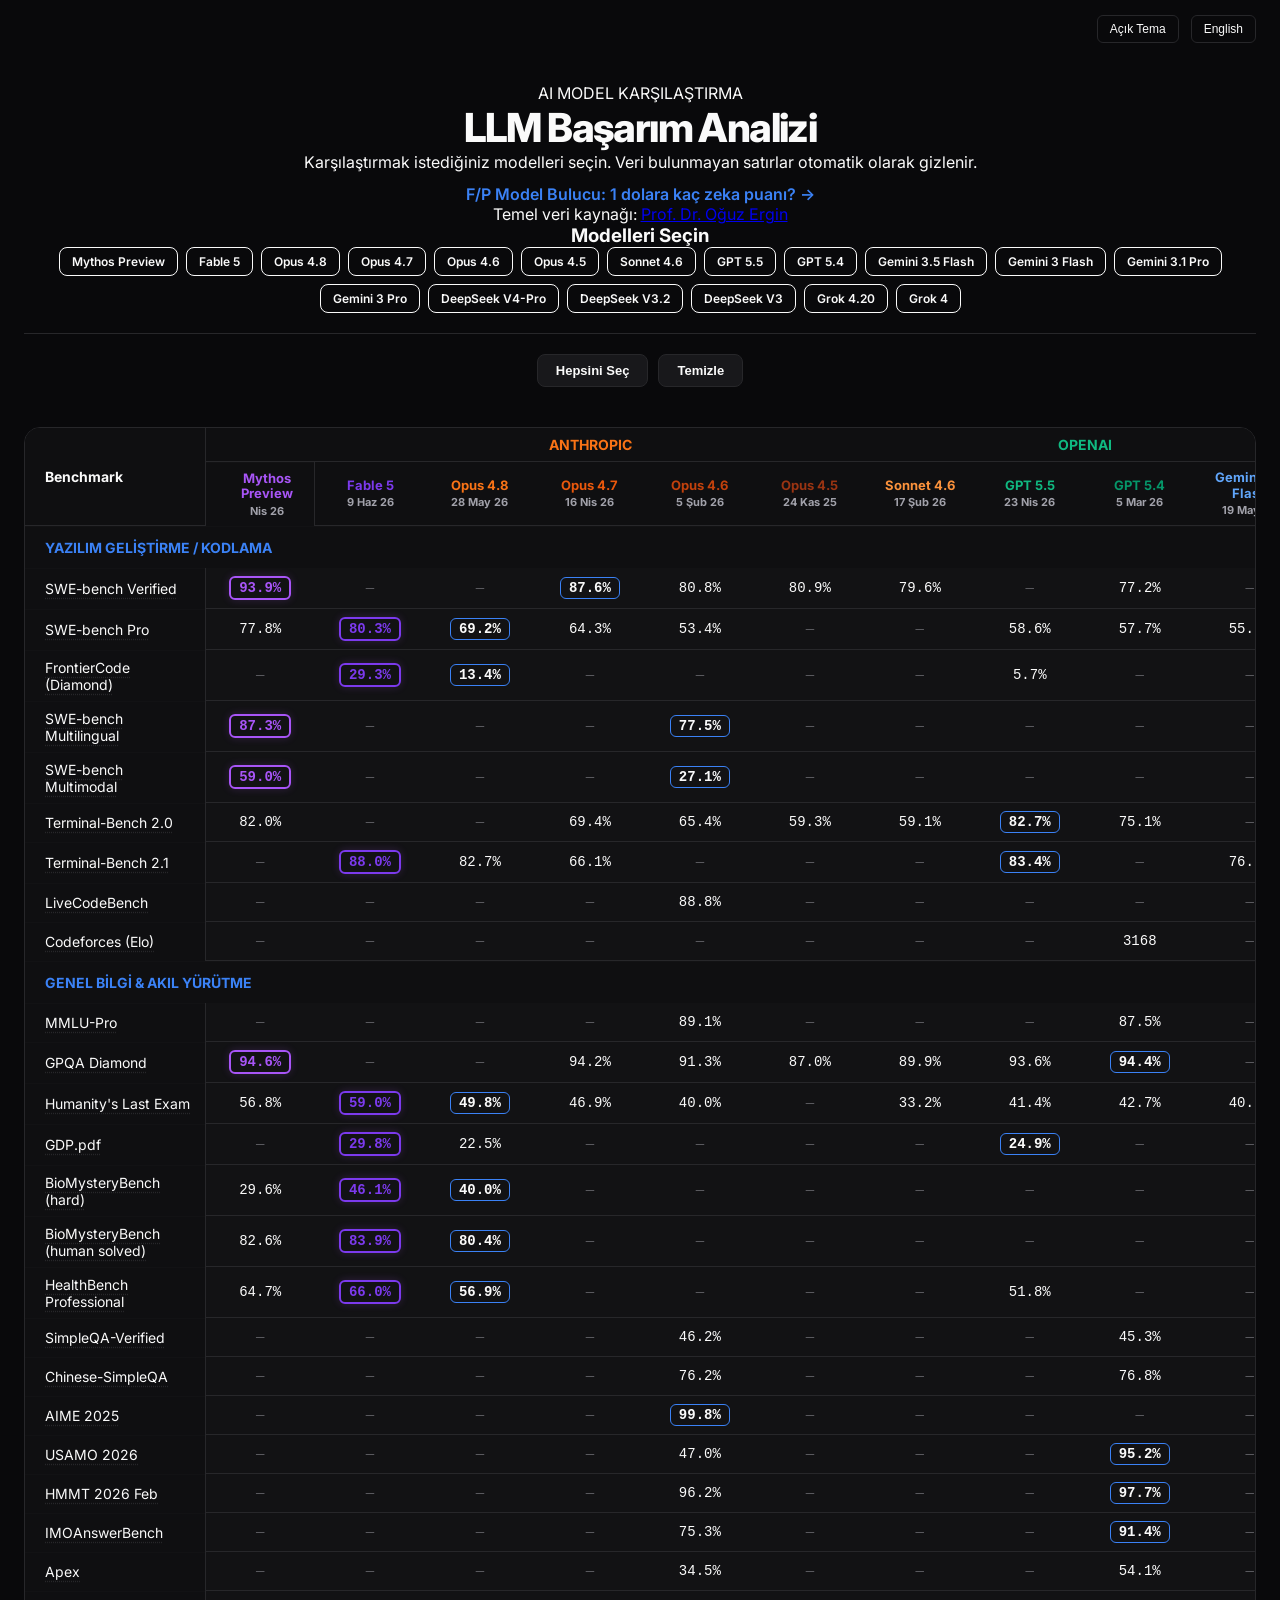
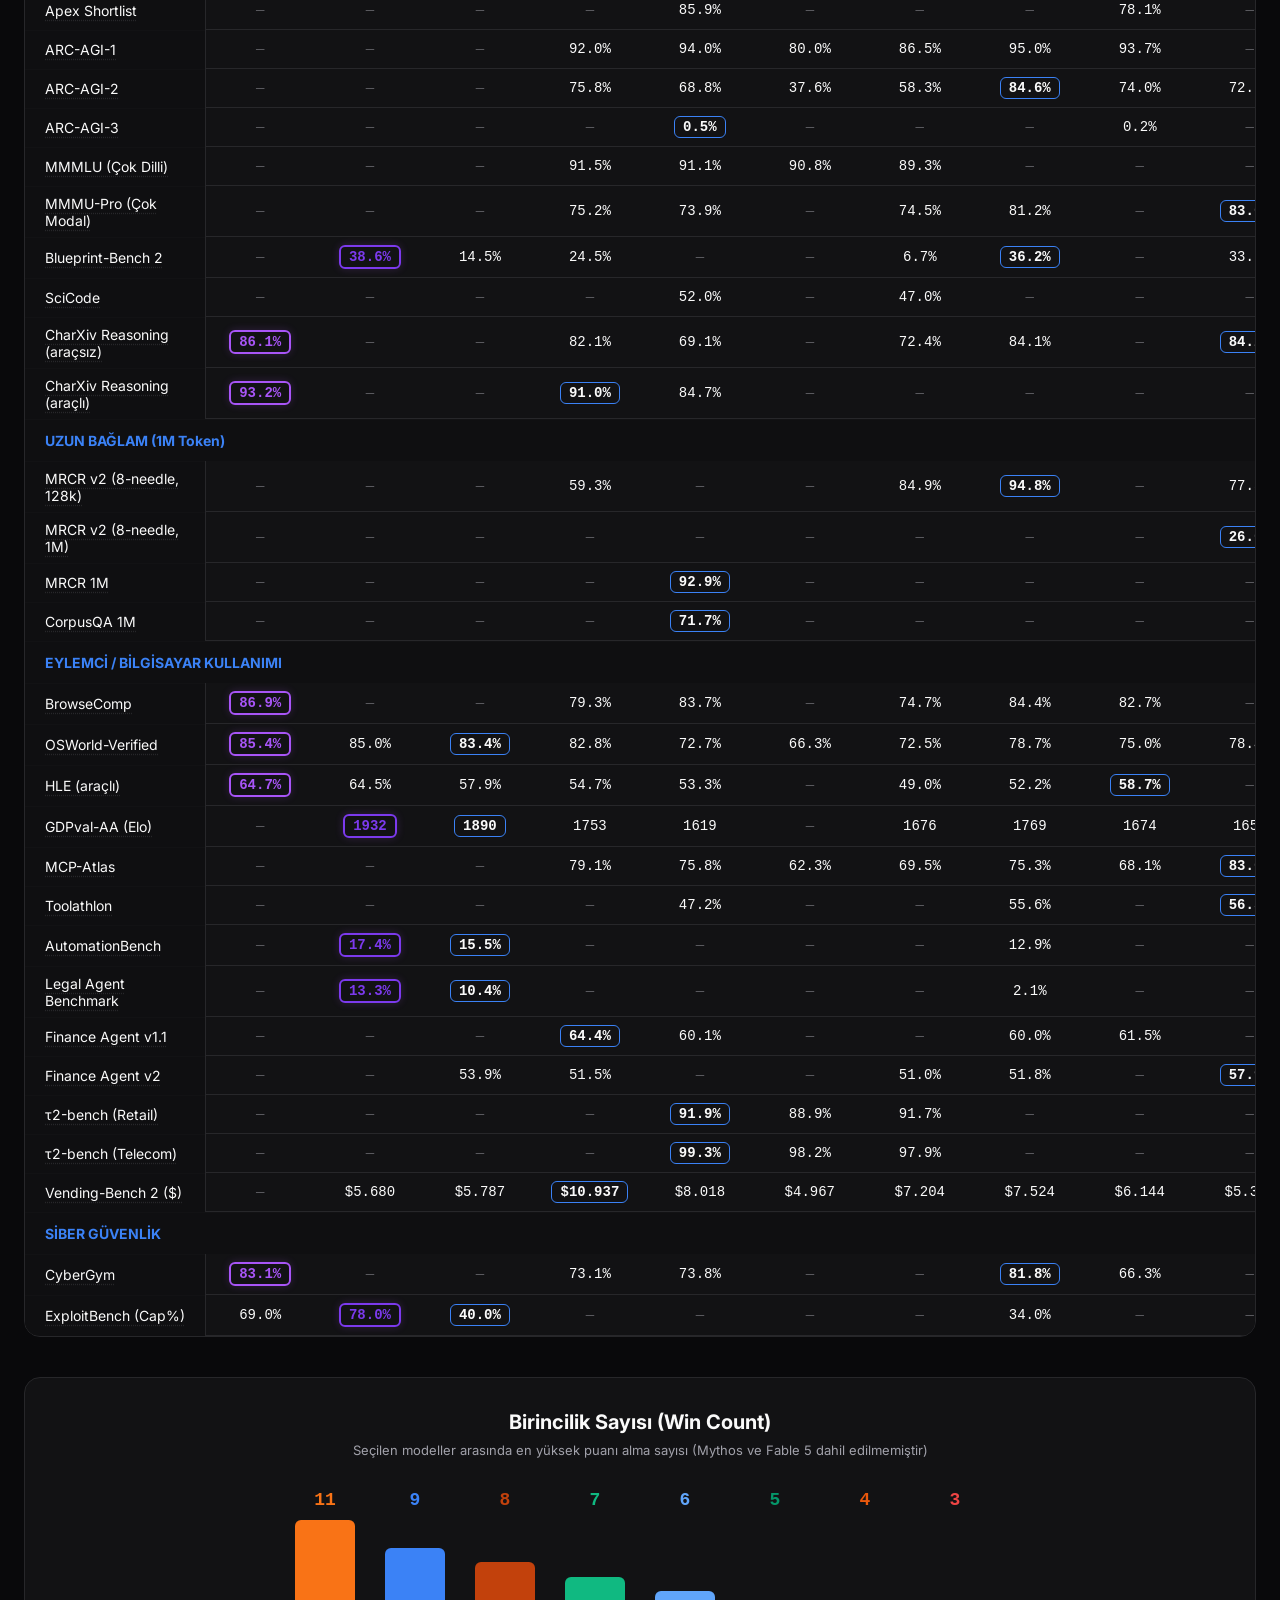
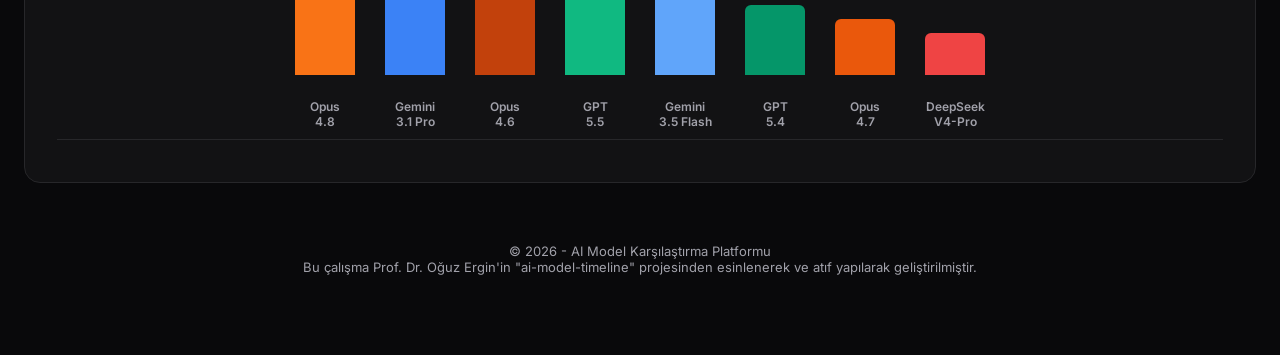
==== commit 35cbe760: "F/P Model Bulucu sayfası: zeka puanı / görev maliyeti sıralaması Artificial Analysis Intelligence In" ====
--- a/index.html
+++ b/index.html
@@ -19,6 +19,7 @@
                 <div class="badge" data-i18n="badge">AI MODEL KARŞILAŞTIRMA</div>
                 <h1 data-i18n="heading">LLM Başarım Analizi</h1>
                 <p class="subtitle" data-i18n="subtitle">Karşılaştırmak istediğiniz modelleri seçin. Veri bulunmayan satırlar otomatik olarak gizlenir.</p>
+                <p class="subtitle" style="margin-top:12px"><a href="fp.html" style="color:var(--accent-blue);font-weight:600;text-decoration:none">F/P Model Bulucu: 1 dolara kaç zeka puanı? →</a></p>
                 <div class="attribution">
                     <span data-i18n="attributionPrefix">Temel veri kaynağı:</span> <a href="https://prof-oguzergin.github.io/ai-model-timeline/" target="_blank">Prof. Dr. Oğuz Ergin</a>
                 </div>
--- a/style.css
+++ b/style.css
@@ -91,7 +91,9 @@
 }
 
 /* Tablo Yapısı */
-#table-container { background: var(--bg-card); border: 1px solid var(--border-dim); border-radius: 16px; width: 100%; }
+/* overflow-y: hidden şart — overflow-x tek başına dikeyi de "auto" yapar ve
+   gizli tooltip taşması yüzünden sayfa kaydırması tabloya kilitlenip takılır */
+#table-container { background: var(--bg-card); border: 1px solid var(--border-dim); border-radius: 16px; width: 100%; overflow-x: auto; overflow-y: hidden; overscroll-behavior-x: contain; }
 table { width: 100%; table-layout: fixed; border-collapse: collapse; }
 th, td { padding: 8px 6px; border-bottom: 1px solid var(--border-dim); font-size: 14px; text-align: center; }
 
@@ -99,6 +101,10 @@
     position: sticky;
     top: 0;
     z-index: 20;
+    transform: translate3d(0, 0, 0);
+    -webkit-transform: translate3d(0, 0, 0);
+    backface-visibility: hidden;
+    -webkit-backface-visibility: hidden;
 }
 
 thead th {
@@ -116,6 +122,11 @@
     left: 0;
     z-index: 10;
     border-right: 1px solid var(--border-dim);
+    transform: translate3d(0, 0, 0);
+    -webkit-transform: translate3d(0, 0, 0);
+    backface-visibility: hidden;
+    -webkit-backface-visibility: hidden;
+    will-change: transform;
 }
 
 thead th:first-child {
@@ -131,6 +142,7 @@
 /* AKILLI ÇERÇEVE: Sadece metnin etrafına, hücrenin tamamına değil */
 .value-cell {
     font-family: var(--font-mono);
+    white-space: nowrap;
 }
 
 .best-value-pill {
@@ -294,10 +306,3 @@
     margin-top: 16px;
     color: var(--text-muted);
 }
--muted);
-}
-gin-top: 16px;
-    color: var(--text-muted);
-}
--muted);
-}
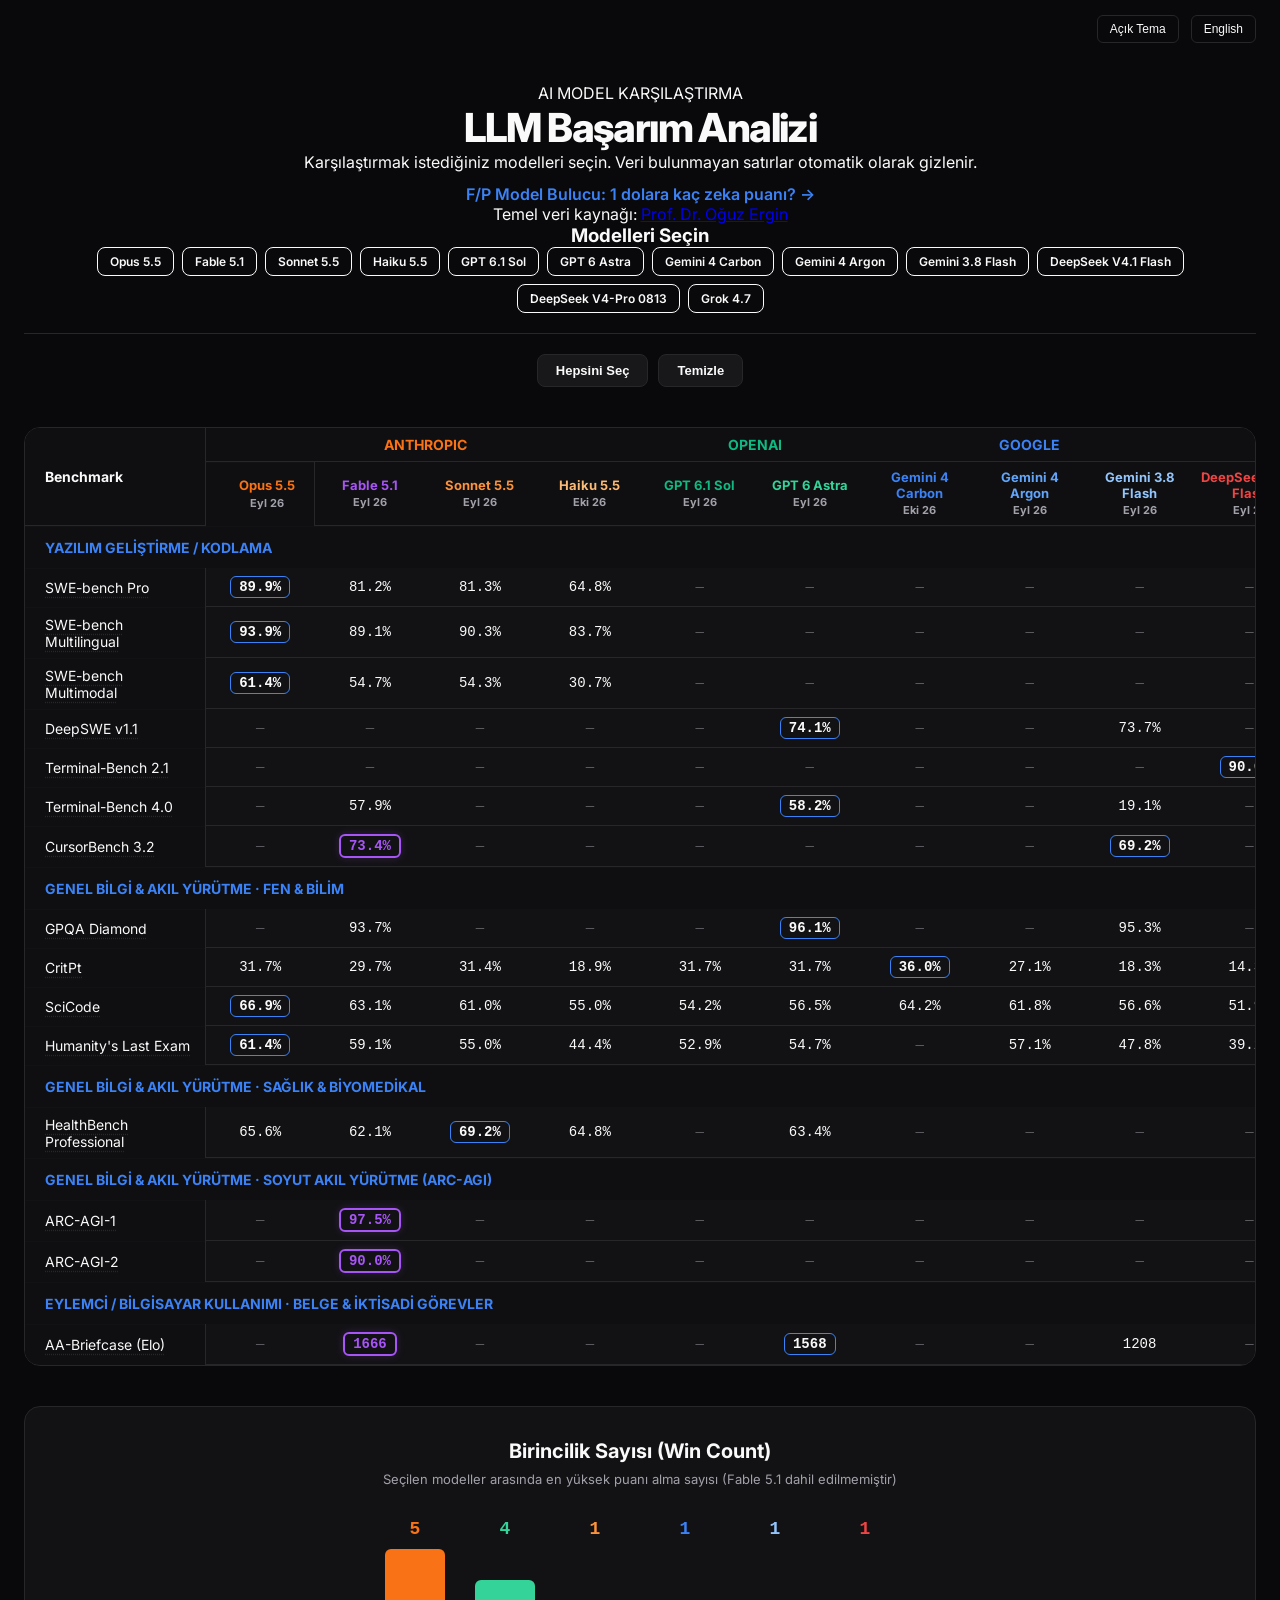
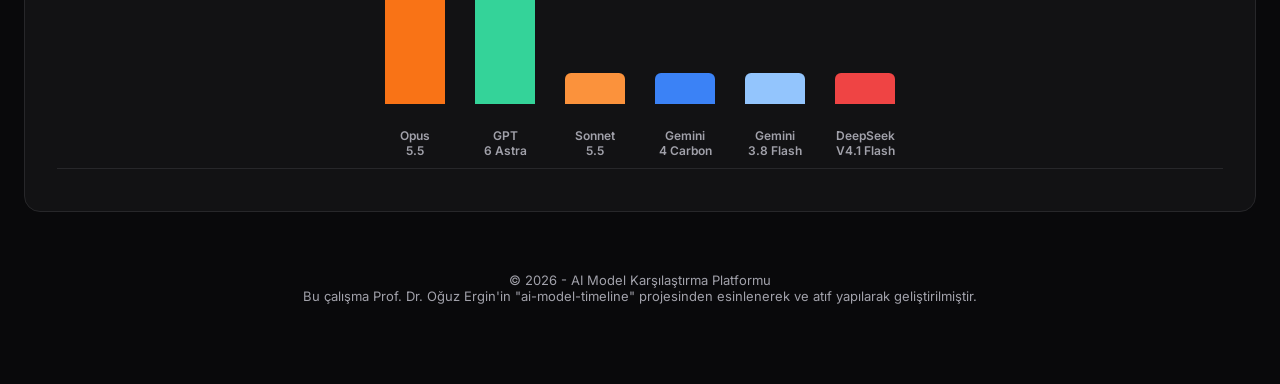
==== commit a54a7117: "Benchmark tablosu güncel modellere geçti; F/P sayfasında tablo haritanın üstünde Veri kaynağın 28 Ek" ====
--- a/index.html
+++ b/index.html
@@ -50,7 +50,7 @@
 
         <section id="chart-section" class="chart-section hidden">
             <h3 class="chart-title" data-i18n="winCountTitle">Birincilik Sayısı (Win Count)</h3>
-            <p class="chart-subtitle" data-i18n="winCountSubtitle">Seçilen modeller arasında en yüksek puanı alma sayısı (Mythos dahil edilmemiştir)</p>
+            <p class="chart-subtitle" data-i18n="winCountSubtitle">Seçilen modeller arasında en yüksek puanı alma sayısı (Fable 5.1 dahil edilmemiştir)</p>
             <div id="win-chart" class="win-chart">
                 <!-- Grafik barları buraya JS ile eklenecek -->
             </div>
@@ -64,8 +64,9 @@
         </footer>
     </div>
 
-    <script src="translations.js?v=19"></script>
-    <script src="data.js?v=19"></script>
-    <script src="app.js?v=19"></script>
+    <script src="translations.js?v=20"></script>
+    <script src="data-i18n.js?v=20"></script>
+    <script src="data.js?v=20"></script>
+    <script src="app.js?v=20"></script>
 </body>
 </html>
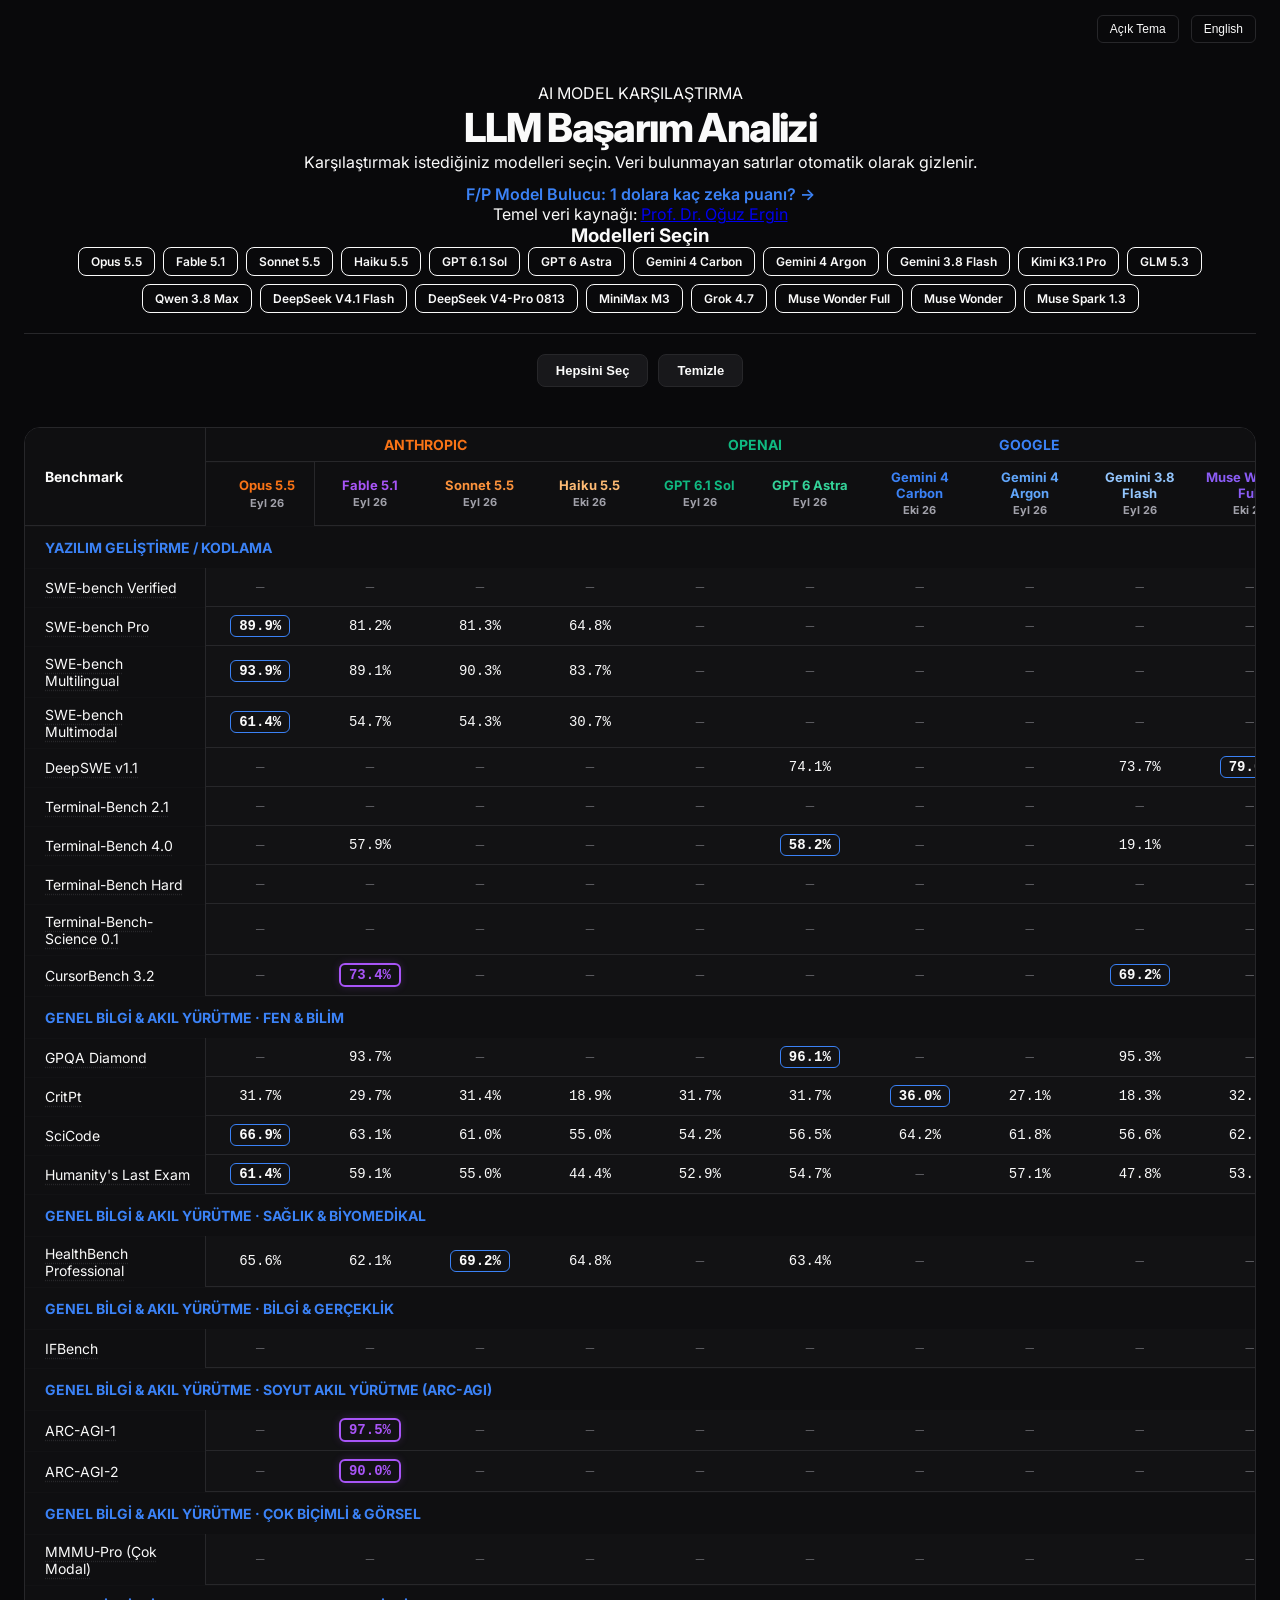
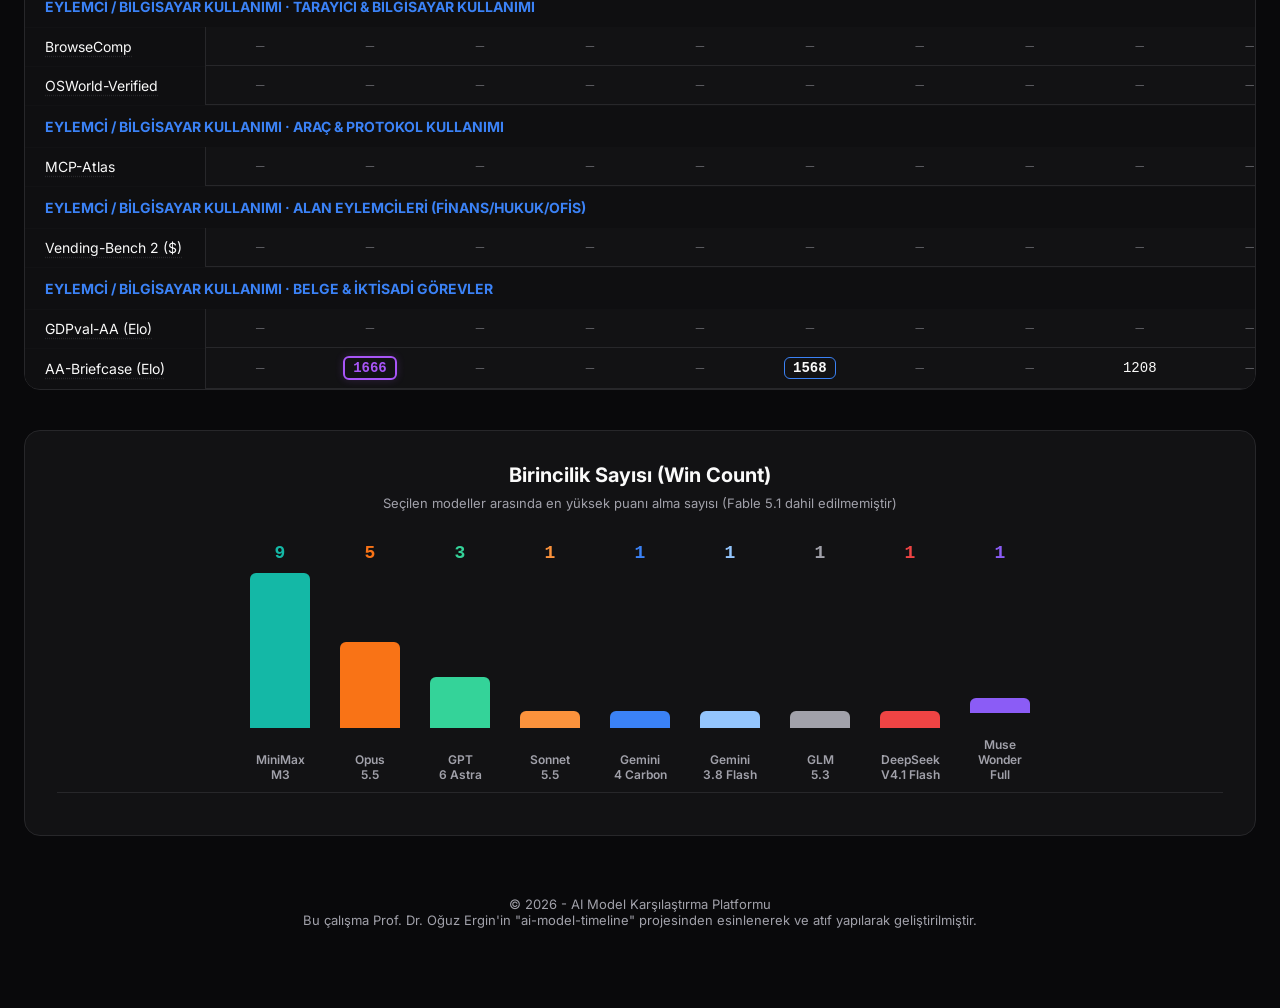
==== commit 9fa4eb22: "Benchmark tablosuna Meta, Moonshot, Alibaba, Z.AI ve MiniMax eklendi Kaynağın 28 Ekim 2026 tablosund" ====
--- a/index.html
+++ b/index.html
@@ -64,9 +64,9 @@
         </footer>
     </div>
 
-    <script src="translations.js?v=20"></script>
-    <script src="data-i18n.js?v=20"></script>
-    <script src="data.js?v=20"></script>
-    <script src="app.js?v=20"></script>
+    <script src="translations.js?v=21"></script>
+    <script src="data-i18n.js?v=21"></script>
+    <script src="data.js?v=21"></script>
+    <script src="app.js?v=21"></script>
 </body>
 </html>
